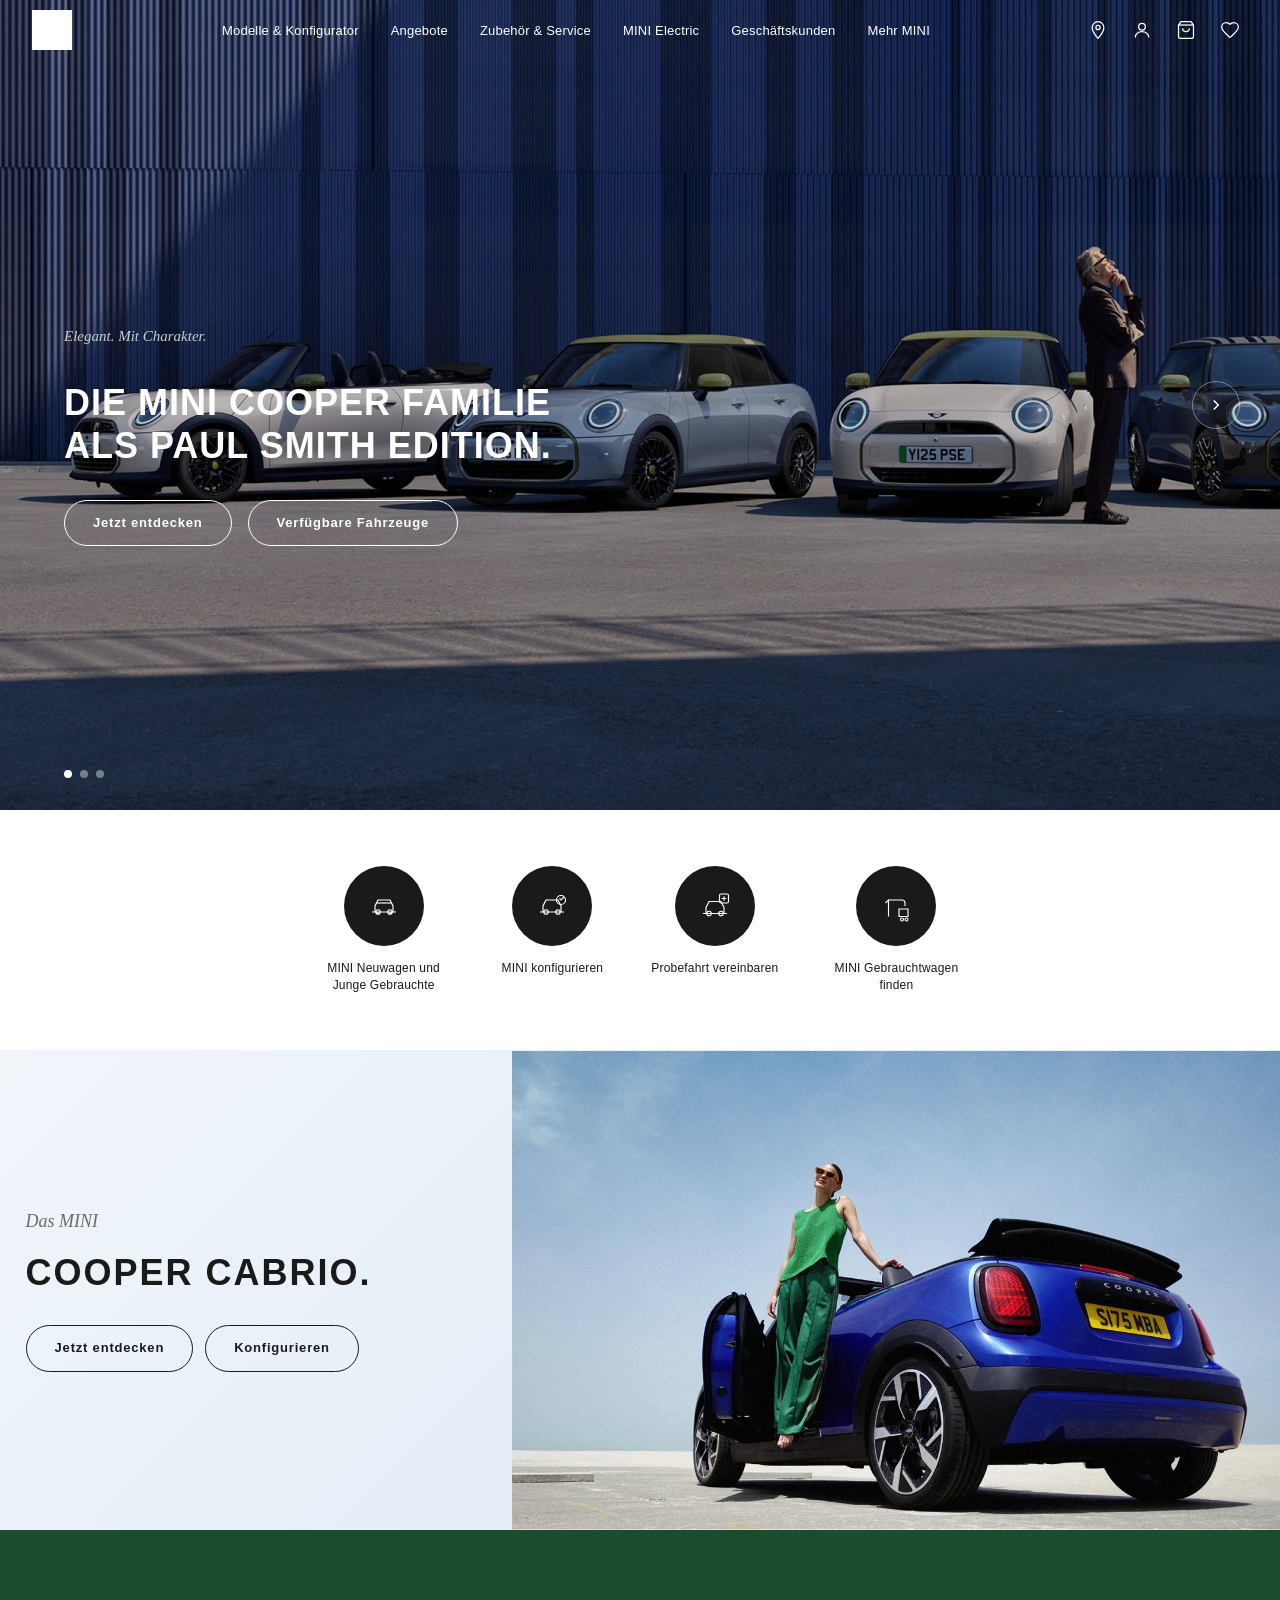
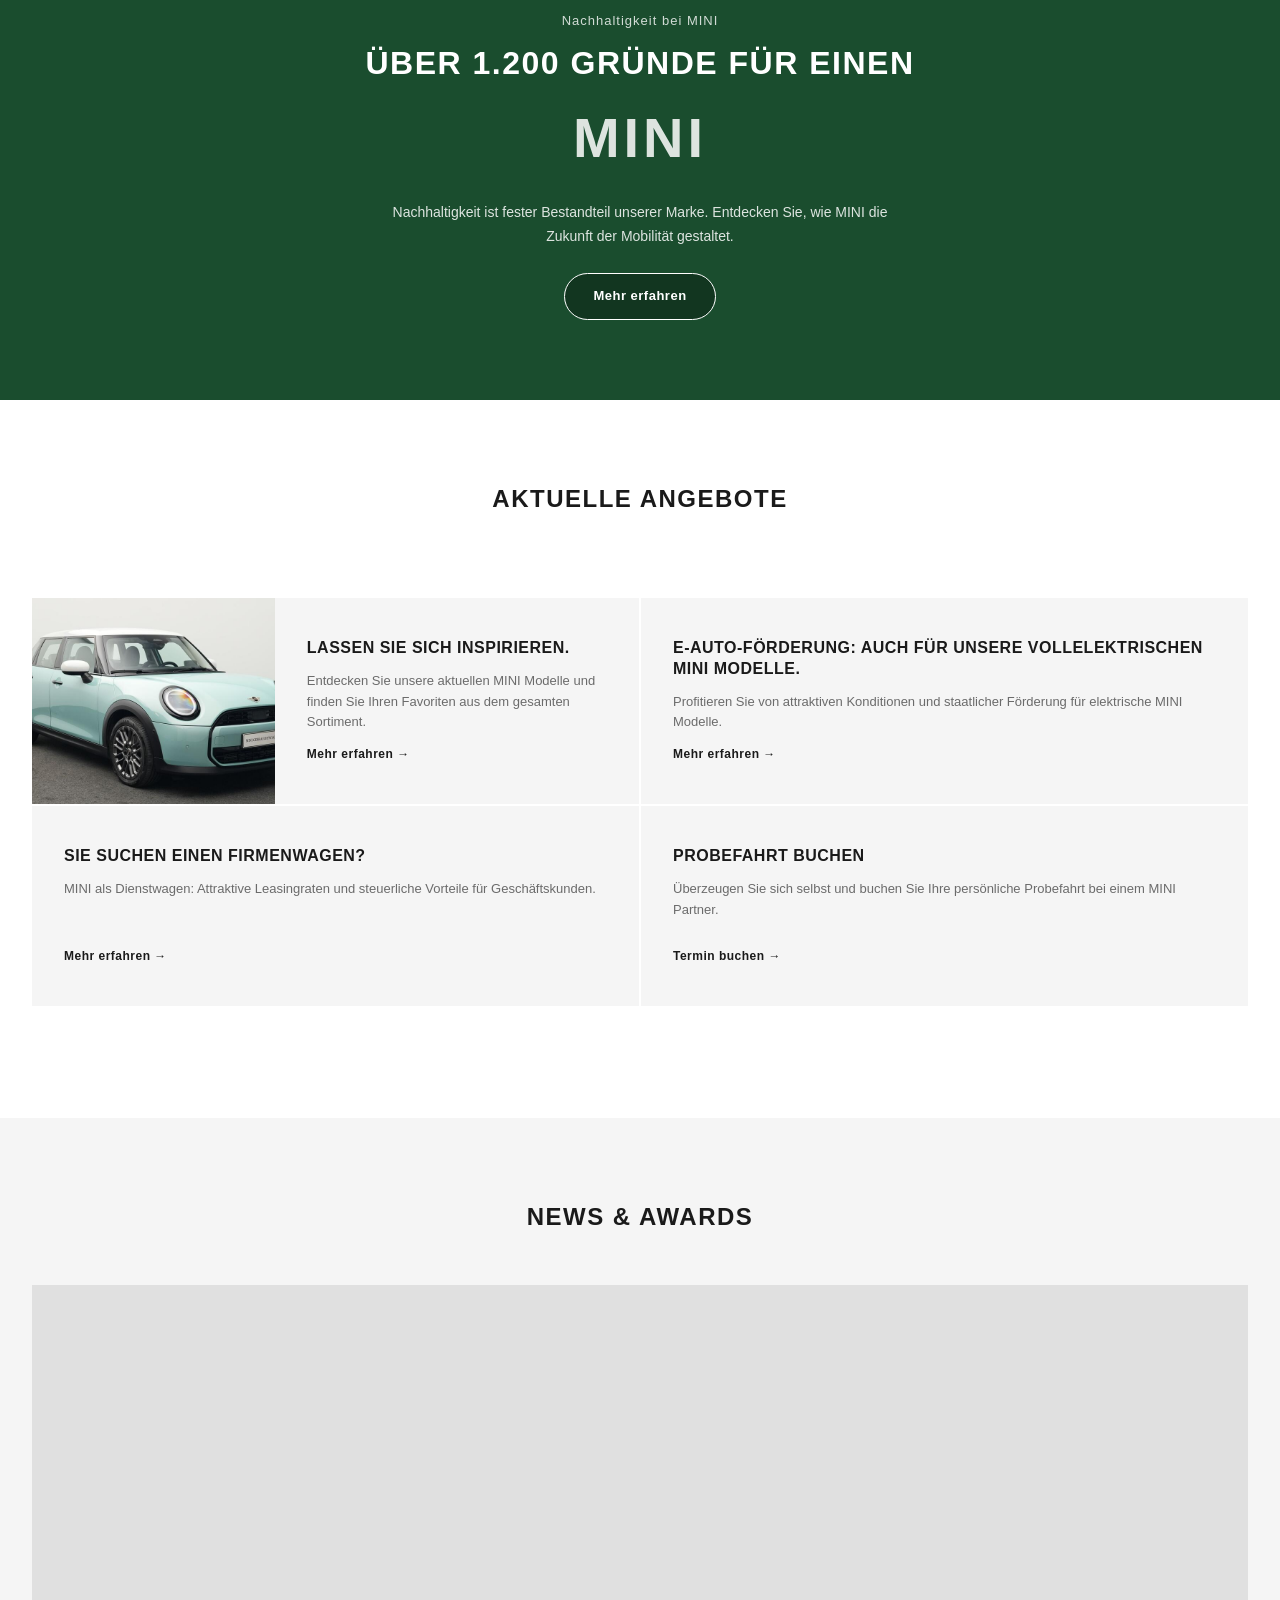
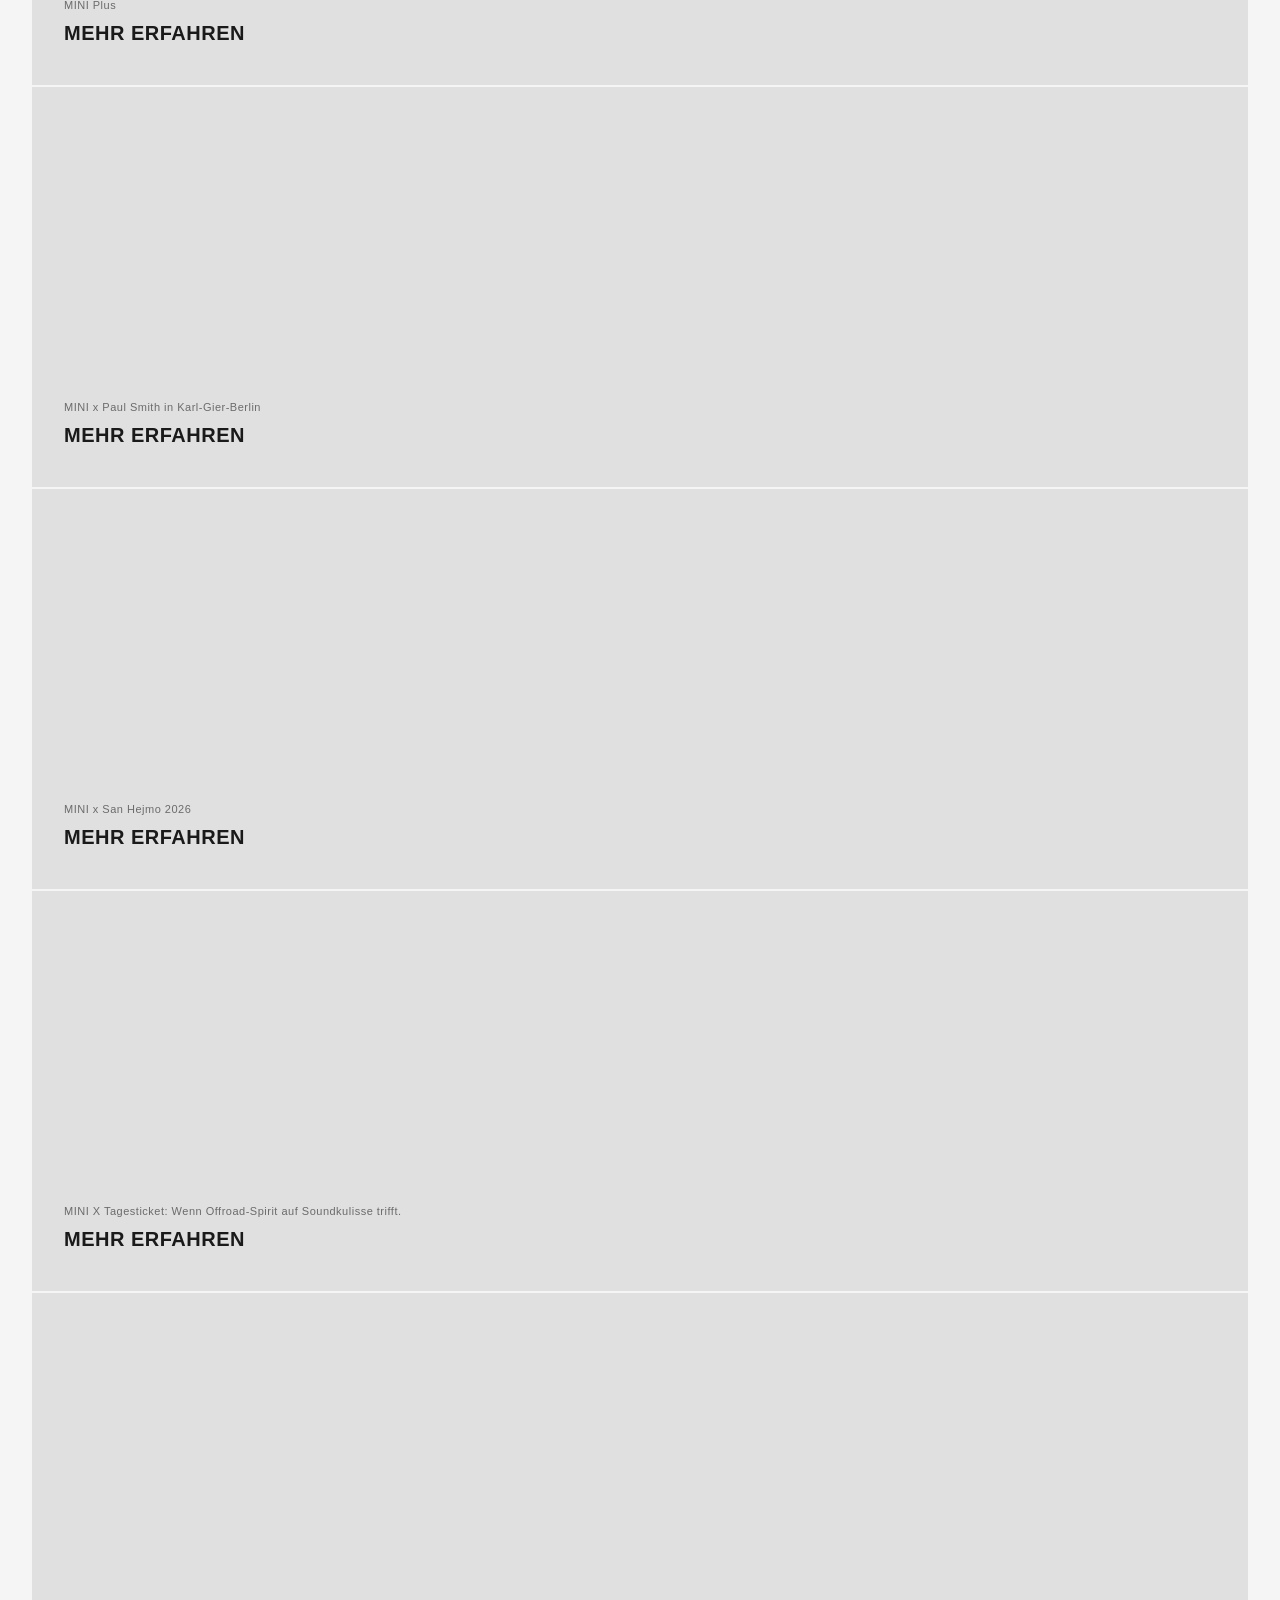
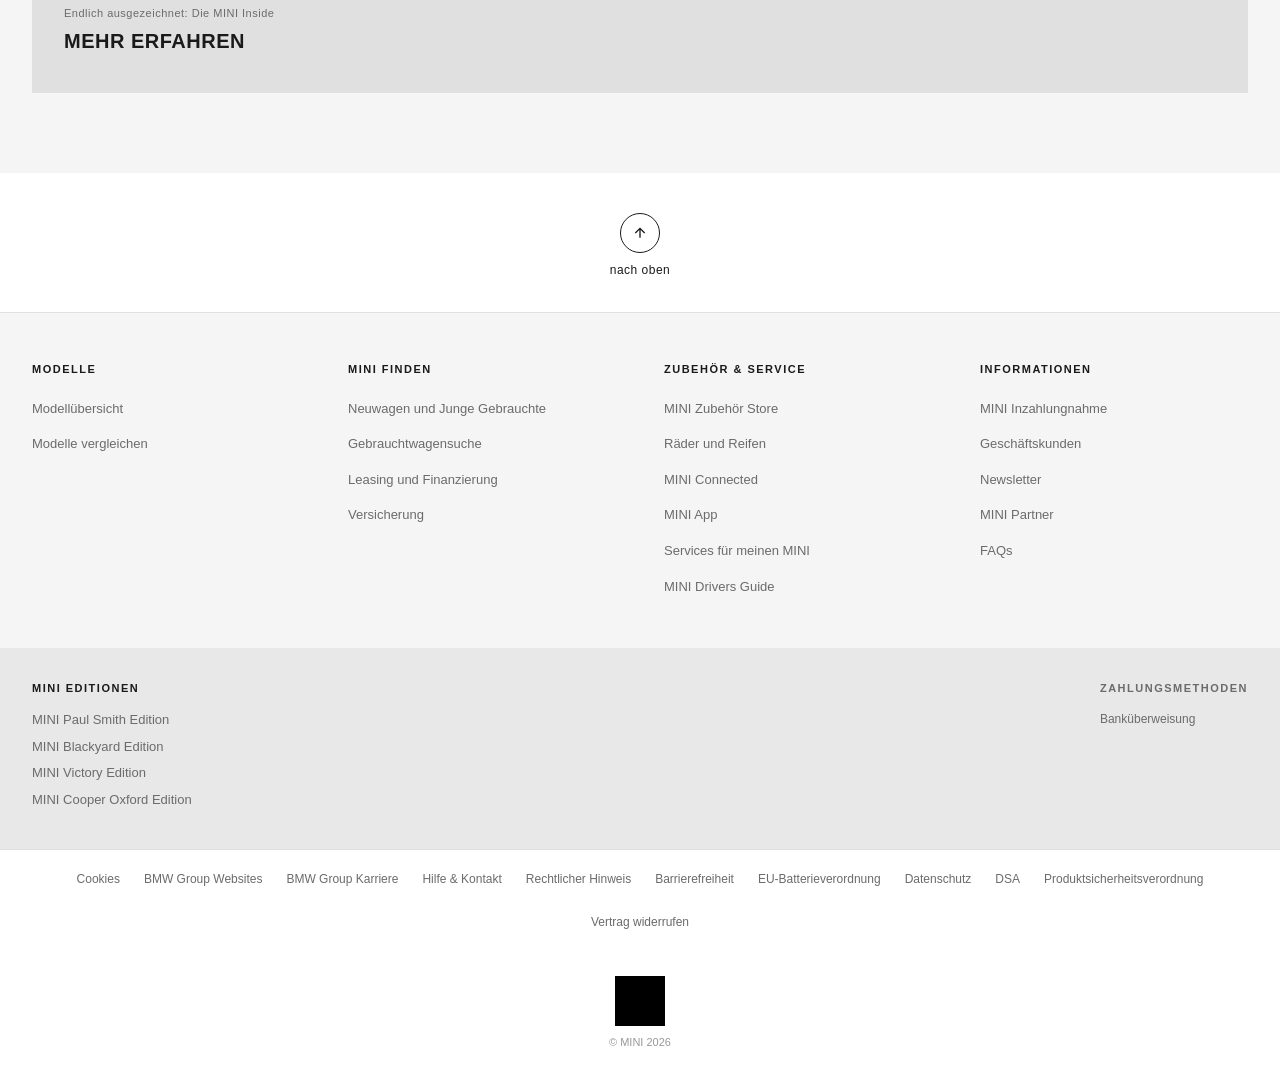
==== index.html @ e1aa849c "fix: use real MINI logo image" ====
<!DOCTYPE html>
<html lang="de">
<head>
  <meta charset="UTF-8">
  <meta name="viewport" content="width=device-width, initial-scale=1.0">
  <title>MINI Deutschland | Offizielle Website</title>
  <link rel="stylesheet" href="css/style.css">
  <script src="https://cdn.c360a.salesforce.com/beacon/c360a/906a82c2-1f12-4fd1-b5c3-c52b784fb770/scripts/c360a.min.js"></script>
</head>
<body>

  <nav class="nav">
    <div class="nav-container">
      <a href="index.html" class="nav-logo">
        <img src="images/mini-wing-logo.jpg" alt="MINI" class="nav-logo-img">
      </a>
      <ul class="nav-links">
        <li><a href="modelle/index.html">Modelle &amp; Konfigurator</a></li>
        <li><a href="modelle/index.html">Angebote</a></li>
        <li><a href="#">Zubeh&#246;r &amp; Service</a></li>
        <li><a href="modelle/cooper-se.html">MINI Electric</a></li>
        <li><a href="#">Gesch&#228;ftskunden</a></li>
        <li><a href="#">Mehr MINI</a></li>
      </ul>
      <div class="nav-icons">
        <a href="#" aria-label="Standort">
          <svg viewBox="0 0 24 24" fill="none" stroke="currentColor" stroke-width="1.5"><path d="M12 2C8.13 2 5 5.13 5 9c0 5.25 7 13 7 13s7-7.75 7-13c0-3.87-3.13-7-7-7z"/><circle cx="12" cy="9" r="2.5"/></svg>
        </a>
        <a href="#" aria-label="Konto">
          <svg viewBox="0 0 24 24" fill="none" stroke="currentColor" stroke-width="1.5"><circle cx="12" cy="8" r="4"/><path d="M4 21v-1c0-3.31 3.58-6 8-6s8 2.69 8 6v1"/></svg>
        </a>
        <a href="#" aria-label="Warenkorb">
          <svg viewBox="0 0 24 24" fill="none" stroke="currentColor" stroke-width="1.5"><path d="M6 2L3 6v14a2 2 0 002 2h14a2 2 0 002-2V6l-3-4z"/><line x1="3" y1="6" x2="21" y2="6"/><path d="M16 10a4 4 0 01-8 0"/></svg>
        </a>
        <a href="#" aria-label="Merkliste">
          <svg viewBox="0 0 24 24" fill="none" stroke="currentColor" stroke-width="1.5"><path d="M12 21l-1.45-1.32C5.4 15.36 2 12.28 2 8.5 2 5.42 4.42 3 7.5 3c1.74 0 3.41.81 4.5 2.09C13.09 3.81 14.76 3 16.5 3 19.58 3 22 5.42 22 8.5c0 3.78-3.4 6.86-8.55 11.18L12 21z"/></svg>
        </a>
      </div>
      <button class="nav-toggle" aria-label="Toggle navigation">
        <span></span>
        <span></span>
        <span></span>
      </button>
    </div>
  </nav>

  <main>
    <!-- Hero Banner -->
    <section class="hero-banner">
      <div class="hero-image">
        <img src="images/hero-family.jpg" alt="Die MINI Cooper Familie als Paul Smith Edition">
      </div>
      <div class="hero-content">
        <p class="hero-subtitle"><em>Elegant. Mit Charakter.</em></p>
        <h1>DIE MINI COOPER FAMILIE ALS PAUL SMITH EDITION.</h1>
        <div class="cta-buttons">
          <a href="modelle/index.html" class="btn btn-outline">Jetzt entdecken</a>
          <a href="modelle/index.html" class="btn btn-outline">Verf&#252;gbare Fahrzeuge</a>
        </div>
      </div>
      <div class="hero-carousel-dots">
        <span class="active"></span>
        <span></span>
        <span></span>
      </div>
      <div class="hero-carousel-arrow">
        <svg viewBox="0 0 24 24" fill="none" stroke-width="2"><path d="M9 18l6-6-6-6"/></svg>
      </div>
    </section>

    <!-- Action Icons Row -->
    <div class="action-icons">
      <a href="modelle/index.html" class="action-icon">
        <div class="action-icon-circle">
          <svg viewBox="0 0 48 48" fill="none" stroke="#ffffff" stroke-width="1.5">
            <path d="M8 32h32M12 32v-8l4-8h16l4 8v8M16 32v2h-2v-2M34 32v2h-2v-2"/>
            <circle cx="16" cy="32" r="3"/>
            <circle cx="32" cy="32" r="3"/>
            <path d="M14 20h20"/>
          </svg>
        </div>
        <span class="action-icon-label">MINI Neuwagen und Junge Gebrauchte</span>
      </a>
      <a href="modelle/index.html" class="action-icon">
        <div class="action-icon-circle">
          <svg viewBox="0 0 48 48" fill="none" stroke="#ffffff" stroke-width="1.5">
            <path d="M8 32h32M12 32v-8l4-8h16l4 8v8"/>
            <circle cx="16" cy="32" r="3"/>
            <circle cx="32" cy="32" r="3"/>
            <circle cx="36" cy="16" r="6"/>
            <path d="M34 14l2 2 4-4"/>
          </svg>
        </div>
        <span class="action-icon-label">MINI konfigurieren</span>
      </a>
      <a href="test-drive.html" class="action-icon">
        <div class="action-icon-circle">
          <svg viewBox="0 0 48 48" fill="none" stroke="#ffffff" stroke-width="1.5">
            <path d="M8 34h32M12 34v-8l4-8h16l4 8v8"/>
            <circle cx="16" cy="34" r="3"/>
            <circle cx="32" cy="34" r="3"/>
            <rect x="30" y="8" width="12" height="12" rx="2"/>
            <path d="M33 14h6M36 11v6"/>
          </svg>
        </div>
        <span class="action-icon-label">Probefahrt vereinbaren</span>
      </a>
      <a href="modelle/index.html" class="action-icon">
        <div class="action-icon-circle">
          <svg viewBox="0 0 48 48" fill="none" stroke="#ffffff" stroke-width="1.5">
            <path d="M14 38V16l-4 4"/>
            <path d="M14 16h18a4 4 0 014 4v4"/>
            <path d="M28 28h12v10H28z"/>
            <circle cx="32" cy="42" r="2"/>
            <circle cx="38" cy="42" r="2"/>
          </svg>
        </div>
        <span class="action-icon-label">MINI Gebrauchtwagen finden</span>
      </a>
    </div>

    <!-- Featured Model Section -->
    <section class="featured-model">
      <div class="featured-model-text">
        <p class="label"><em>Das MINI</em></p>
        <h2>COOPER CABRIO.</h2>
        <div class="featured-buttons">
          <a href="modelle/index.html" class="btn btn-outline">Jetzt entdecken</a>
          <a href="modelle/index.html" class="btn btn-outline">Konfigurieren</a>
        </div>
      </div>
      <div class="featured-model-image">
        <img src="images/hero-cabrio.jpg" alt="MINI Cooper Cabrio">
      </div>
    </section>

    <!-- Green Sustainability Banner -->
    <section class="green-banner">
      <p class="green-banner-eyebrow">Nachhaltigkeit bei MINI</p>
      <h2>&#220;ber 1.200 Gr&#252;nde f&#252;r einen</h2>
      <p class="green-banner-mini">MINI</p>
      <p>Nachhaltigkeit ist fester Bestandteil unserer Marke. Entdecken Sie, wie MINI die Zukunft der Mobilit&#228;t gestaltet.</p>
      <a href="#">Mehr erfahren</a>
    </section>

    <!-- Aktuelle Angebote -->
    <section class="section">
      <h2 class="section-title">Aktuelle Angebote</h2>
      <div class="offers-grid">
        <a href="modelle/index.html" class="offer-card offer-card-with-image">
          <div class="offer-card-image">
            <img src="images/listing-cooper-5door-mint.jpg" alt="MINI Modelle">
          </div>
          <div class="offer-card-text">
            <h3>Lassen Sie sich inspirieren.</h3>
            <p>Entdecken Sie unsere aktuellen MINI Modelle und finden Sie Ihren Favoriten aus dem gesamten Sortiment.</p>
            <span class="offer-link">Mehr erfahren &#8594;</span>
          </div>
        </a>
        <a href="modelle/cooper-se.html" class="offer-card">
          <h3>E-Auto-F&#246;rderung: auch f&#252;r unsere vollelektrischen MINI Modelle.</h3>
          <p>Profitieren Sie von attraktiven Konditionen und staatlicher F&#246;rderung f&#252;r elektrische MINI Modelle.</p>
          <span class="offer-link">Mehr erfahren &rarr;</span>
        </a>
        <a href="modelle/countryman-se.html" class="offer-card">
          <h3>Sie suchen einen Firmenwagen?</h3>
          <p>MINI als Dienstwagen: Attraktive Leasingraten und steuerliche Vorteile f&#252;r Gesch&#228;ftskunden.</p>
          <span class="offer-link">Mehr erfahren &rarr;</span>
        </a>
        <a href="test-drive.html" class="offer-card">
          <h3>Probefahrt buchen</h3>
          <p>&#220;berzeugen Sie sich selbst und buchen Sie Ihre pers&#246;nliche Probefahrt bei einem MINI Partner.</p>
          <span class="offer-link">Termin buchen &rarr;</span>
        </a>
      </div>
    </section>

    <!-- News & Awards -->
    <section class="news-section">
      <h2 class="section-title">News &amp; Awards</h2>
      <div class="news-grid">
        <div class="news-card">
          <div class="news-card-bg" style="background-image: url('images/news-paulsmith.jpg');"></div>
          <div class="news-card-content">
            <span class="news-date">MINI Plus</span>
            <h3>Mehr erfahren</h3>
          </div>
        </div>
        <div class="news-card">
          <div class="news-card-bg" style="background-image: url('images/news-roadshow.jpg');"></div>
          <div class="news-card-content">
            <span class="news-date">MINI x Paul Smith in Karl-Gier-Berlin</span>
            <h3>Mehr erfahren</h3>
          </div>
        </div>
        <div class="news-card">
          <div class="news-card-bg" style="background-image: url('images/news-sanhejmo.jpg');"></div>
          <div class="news-card-content">
            <span class="news-date">MINI x San Hejmo 2026</span>
            <h3>Mehr erfahren</h3>
          </div>
        </div>
        <div class="news-card">
          <div class="news-card-bg"></div>
          <div class="news-card-content">
            <span class="news-date">MINI X Tagesticket: Wenn Offroad-Spirit auf Soundkulisse trifft.</span>
            <h3>Mehr erfahren</h3>
          </div>
        </div>
        <div class="news-card">
          <div class="news-card-bg"></div>
          <div class="news-card-content">
            <span class="news-date">Endlich ausgezeichnet: Die MINI Inside</span>
            <h3>Mehr erfahren</h3>
          </div>
        </div>
      </div>
    </section>
  </main>

  <div class="back-to-top">
    <a href="#top">
      <span><svg viewBox="0 0 24 24"><path d="M12 19V5M5 12l7-7 7 7"/></svg></span>
      nach oben
    </a>
  </div>

  <footer class="footer">
    <div class="footer-main">
      <div class="footer-main-inner">
        <div class="footer-column">
          <h4>Modelle</h4>
          <ul>
            <li><a href="modelle/index.html">Modell&#252;bersicht</a></li>
            <li><a href="modelle/index.html">Modelle vergleichen</a></li>
          </ul>
        </div>
        <div class="footer-column">
          <h4>MINI Finden</h4>
          <ul>
            <li><a href="modelle/index.html">Neuwagen und Junge Gebrauchte</a></li>
            <li><a href="#">Gebrauchtwagensuche</a></li>
            <li><a href="#">Leasing und Finanzierung</a></li>
            <li><a href="#">Versicherung</a></li>
          </ul>
        </div>
        <div class="footer-column">
          <h4>Zubeh&#246;r &amp; Service</h4>
          <ul>
            <li><a href="#">MINI Zubeh&#246;r Store</a></li>
            <li><a href="#">R&#228;der und Reifen</a></li>
            <li><a href="#">MINI Connected</a></li>
            <li><a href="#">MINI App</a></li>
            <li><a href="#">Services f&#252;r meinen MINI</a></li>
            <li><a href="#">MINI Drivers Guide</a></li>
          </ul>
        </div>
        <div class="footer-column">
          <h4>Informationen</h4>
          <ul>
            <li><a href="#">MINI Inzahlungnahme</a></li>
            <li><a href="#">Gesch&#228;ftskunden</a></li>
            <li><a href="#">Newsletter</a></li>
            <li><a href="#">MINI Partner</a></li>
            <li><a href="#">FAQs</a></li>
          </ul>
        </div>
      </div>
    </div>
    <div class="footer-editions">
      <div class="footer-editions-inner">
        <div>
          <h4>MINI Editionen</h4>
          <ul>
            <li>MINI Paul Smith Edition</li>
            <li>MINI Blackyard Edition</li>
            <li>MINI Victory Edition</li>
            <li>MINI Cooper Oxford Edition</li>
          </ul>
        </div>
        <div class="payment-methods">
          <h4>Zahlungsmethoden</h4>
          <p>Bank&#252;berweisung</p>
        </div>
      </div>
    </div>
    <div class="footer-legal">
      <div class="footer-legal-inner">
        <a href="#">Cookies</a>
        <a href="#">BMW Group Websites</a>
        <a href="#">BMW Group Karriere</a>
        <a href="#">Hilfe &amp; Kontakt</a>
        <a href="#">Rechtlicher Hinweis</a>
        <a href="#">Barrierefreiheit</a>
        <a href="#">EU-Batterieverordnung</a>
        <a href="#">Datenschutz</a>
        <a href="#">DSA</a>
        <a href="#">Produktsicherheitsverordnung</a>
        <a href="#">Vertrag widerrufen</a>
      </div>
    </div>
    <div class="footer-copyright">
      <img src="images/mini-wing-logo.jpg" alt="MINI" class="footer-logo-img">
      <p>&copy; MINI 2026</p>
    </div>
  </footer>

  <script>
    // Nav scroll: transparent -> white on scroll past hero
    (function() {
      var nav = document.querySelector('.nav');
      if (!nav) return;
      window.addEventListener('scroll', function() {
        if (window.scrollY > 80) {
          nav.classList.add('nav-scrolled');
        } else {
          nav.classList.remove('nav-scrolled');
        }
      });
    })();
  </script>
  <script src="js/sitemap-config.js"></script>
  <script src="js/main.js"></script>
</body>
</html>
---- css/style.css ----
/* MINI Demo Site - Pixel-Perfect mini.de Redesign */
:root {
  --color-bg: #ffffff;
  --color-bg-secondary: #f5f5f5;
  --color-bg-card: #ffffff;
  --color-bg-dark: #0a0a0a;
  --color-text: #1a1a1a;
  --color-text-muted: #6b6b6b;
  --color-text-light: #999999;
  --color-accent: #1a1a1a;
  --color-accent-hover: #333333;
  --color-green: #00873c;
  --color-green-dark: #1a4d2e;
  --color-green-light: #e6f4ed;
  --color-electric: #00873c;
  --color-blue: #0066b1;
  --color-blue-light: #e8f4fd;
  --color-border: #e0e0e0;
  --color-border-dark: #cccccc;
  --font-primary: -apple-system, BlinkMacSystemFont, "Segoe UI", "Helvetica Neue", Arial, sans-serif;
  --spacing-xs: 0.5rem;
  --spacing-sm: 1rem;
  --spacing-md: 2rem;
  --spacing-lg: 3rem;
  --spacing-xl: 5rem;
  --max-width: 1440px;
  --border-radius: 0px;
  --nav-height: 60px;
}

* {
  margin: 0;
  padding: 0;
  box-sizing: border-box;
}

body {
  font-family: var(--font-primary);
  background-color: var(--color-bg);
  color: var(--color-text);
  line-height: 1.6;
  min-height: 100vh;
  -webkit-font-smoothing: antialiased;
  -moz-osx-font-smoothing: grayscale;
}

a {
  color: var(--color-text);
  text-decoration: none;
  transition: color 0.2s ease;
}

a:hover {
  color: var(--color-text-muted);
}

img {
  max-width: 100%;
  height: auto;
}

/* ==============================
   NAVIGATION
   ============================== */
.nav {
  position: fixed;
  top: 0;
  left: 0;
  right: 0;
  z-index: 1000;
  background-color: transparent;
  border-bottom: none;
  transition: background-color 0.3s ease;
}

.nav.nav-scrolled {
  background-color: #ffffff;
  border-bottom: 1px solid var(--color-border);
}

.nav-container {
  max-width: var(--max-width);
  margin: 0 auto;
  padding: 0 var(--spacing-md);
  display: flex;
  align-items: center;
  justify-content: space-between;
  height: var(--nav-height);
}

.nav-logo {
  display: flex;
  align-items: center;
  flex-shrink: 0;
}

.nav-logo svg {
  width: 60px;
  height: 28px;
}

.nav-logo-img {
  height: 40px;
  width: auto;
  object-fit: contain;
  filter: brightness(0) invert(1); /* Makes it white for dark nav */
}

.nav-scrolled .nav-logo-img {
  filter: brightness(0); /* Makes it black for light nav */
}

.nav-links {
  display: flex;
  list-style: none;
  gap: 32px;
  align-items: center;
  margin: 0 auto;
}

.nav-links a {
  font-size: 13px;
  font-weight: 500;
  letter-spacing: 0.2px;
  padding: 4px 0;
  border-bottom: 2px solid transparent;
  transition: border-color 0.2s ease, color 0.2s ease;
  color: #ffffff;
  white-space: nowrap;
}

.nav-scrolled .nav-links a {
  color: var(--color-text);
}

.nav-links a:hover,
.nav-links a.active {
  color: #ffffff;
  border-bottom-color: #ffffff;
}

.nav-scrolled .nav-links a:hover,
.nav-scrolled .nav-links a.active {
  color: var(--color-text);
  border-bottom-color: var(--color-text);
}

.nav-icons {
  display: flex;
  gap: 8px;
  align-items: center;
  flex-shrink: 0;
}

.nav-icons a {
  display: flex;
  align-items: center;
  justify-content: center;
  width: 36px;
  height: 36px;
  border-radius: 50%;
  transition: background-color 0.2s ease;
  color: #ffffff;
}

.nav-scrolled .nav-icons a {
  color: var(--color-text);
}

.nav-icons a:hover {
  background-color: rgba(255,255,255,0.15);
}

.nav-scrolled .nav-icons a:hover {
  background-color: var(--color-bg-secondary);
}

.nav-icons svg {
  width: 20px;
  height: 20px;
  stroke: currentColor;
}

.nav-logo svg text,
.nav-logo svg ellipse,
.nav-logo svg line,
.nav-logo svg circle {
  stroke: #ffffff;
  fill: none;
}

.nav-logo svg text {
  fill: #ffffff;
  stroke: none;
}

.nav-scrolled .nav-logo svg text,
.nav-scrolled .nav-logo svg ellipse,
.nav-scrolled .nav-logo svg line,
.nav-scrolled .nav-logo svg circle {
  stroke: #1a1a1a;
}

.nav-scrolled .nav-logo svg text {
  fill: #1a1a1a;
  stroke: none;
}

.nav-toggle {
  display: none;
  flex-direction: column;
  gap: 5px;
  cursor: pointer;
  background: none;
  border: none;
  padding: var(--spacing-xs);
}

.nav-toggle span {
  width: 22px;
  height: 2px;
  background: #ffffff;
  transition: transform 0.3s ease;
}

.nav-scrolled .nav-toggle span {
  background: var(--color-text);
}

/* Main content - NO offset since nav is transparent over hero */
main {
  padding-top: 0;
}

/* ==============================
   HERO BANNER
   ============================== */
.hero-banner {
  position: relative;
  min-height: 90vh;
  display: flex;
  align-items: center;
  justify-content: flex-start;
  text-align: left;
  background: #0a0a0a;
  overflow: hidden;
}

.hero-content {
  position: relative;
  z-index: 1;
  max-width: 650px;
  padding: var(--spacing-xl) 5%;
  padding-top: calc(var(--nav-height) + var(--spacing-xl));
}

.hero-subtitle {
  font-size: 18px;
  font-weight: 400;
  color: #ffffff;
  margin-bottom: 12px;
  font-style: italic;
  font-family: Georgia, "Times New Roman", serif;
}

.hero-subtitle em {
  font-style: italic;
}

.hero-content h1 {
  font-size: 36px;
  font-weight: 700;
  letter-spacing: 1px;
  text-transform: uppercase;
  margin-bottom: var(--spacing-md);
  color: #ffffff;
  line-height: 1.2;
}

.hero-content p {
  font-size: 15px;
  color: #cccccc;
  margin-bottom: var(--spacing-md);
  max-width: 500px;
  line-height: 1.7;
}

.hero-image {
  position: absolute;
  inset: 0;
  width: 100%;
  height: 100%;
}

.hero-image img {
  width: 100%;
  height: 100%;
  object-fit: cover;
  display: block;
  opacity: 0.85;
}

.hero-carousel-dots {
  position: absolute;
  bottom: 32px;
  left: 5%;
  display: flex;
  gap: 8px;
  z-index: 2;
}

.hero-carousel-dots span {
  width: 8px;
  height: 8px;
  border-radius: 50%;
  background: rgba(255,255,255,0.4);
  cursor: pointer;
}

.hero-carousel-dots span.active {
  background: #ffffff;
}

.hero-carousel-arrow {
  position: absolute;
  right: 40px;
  top: 50%;
  transform: translateY(-50%);
  width: 48px;
  height: 48px;
  border-radius: 50%;
  border: 1.5px solid rgba(255,255,255,0.4);
  display: flex;
  align-items: center;
  justify-content: center;
  cursor: pointer;
  transition: border-color 0.2s ease;
  z-index: 2;
}

.hero-carousel-arrow:hover {
  border-color: rgba(255,255,255,0.8);
}

.hero-carousel-arrow svg {
  width: 18px;
  height: 18px;
  stroke: #ffffff;
}

/* ==============================
   BUTTONS
   ============================== */
.btn {
  display: inline-block;
  padding: 12px 28px;
  font-size: 13px;
  font-weight: 600;
  letter-spacing: 0.8px;
  border: none;
  border-radius: 50px;
  cursor: pointer;
  transition: all 0.2s ease;
  text-align: center;
  font-family: var(--font-primary);
}

.btn-primary {
  background-color: #ffffff;
  color: #1a1a1a;
}

.btn-primary:hover {
  background-color: #e8e8e8;
  color: #1a1a1a;
}

/* On light backgrounds */
.section .btn-primary,
.cta-section .btn-primary,
.form-submit .btn-primary,
.model-detail-actions .btn-primary,
.featured-model .btn-primary {
  background-color: #1a1a1a;
  color: #ffffff;
}

.section .btn-primary:hover,
.cta-section .btn-primary:hover,
.form-submit .btn-primary:hover,
.model-detail-actions .btn-primary:hover,
.featured-model .btn-primary:hover {
  background-color: #333333;
  color: #ffffff;
}

.btn-outline {
  background-color: transparent;
  color: #ffffff;
  border: 1.5px solid #ffffff;
}

.btn-outline:hover {
  background-color: #ffffff;
  color: #1a1a1a;
}

.section .btn-outline,
.cta-section .btn-outline,
.model-detail-actions .btn-outline,
.featured-model .btn-outline {
  color: #1a1a1a;
  border-color: #1a1a1a;
}

.section .btn-outline:hover,
.cta-section .btn-outline:hover,
.model-detail-actions .btn-outline:hover,
.featured-model .btn-outline:hover {
  background-color: #1a1a1a;
  color: #ffffff;
}

/* ==============================
   SECTIONS
   ============================== */
.section {
  padding: var(--spacing-xl) var(--spacing-md);
  max-width: var(--max-width);
  margin: 0 auto;
}

.section-title {
  font-size: 24px;
  font-weight: 700;
  text-transform: uppercase;
  letter-spacing: 1.5px;
  margin-bottom: var(--spacing-lg);
  text-align: center;
  color: var(--color-text);
}

/* ==============================
   MODEL CIRCLES ROW (homepage - legacy)
   ============================== */
.model-circles {
  display: flex;
  justify-content: center;
  gap: 48px;
  padding: 48px var(--spacing-md);
  max-width: var(--max-width);
  margin: 0 auto;
  flex-wrap: wrap;
  border-bottom: 1px solid var(--color-border);
  background: #ffffff;
}

.model-circle {
  display: flex;
  flex-direction: column;
  align-items: center;
  gap: 10px;
  text-decoration: none;
  color: var(--color-text);
  transition: opacity 0.2s ease;
}

.model-circle:hover {
  opacity: 0.7;
}

.model-circle-icon {
  width: 48px;
  height: 48px;
  border-radius: 50%;
  background-color: #1a1a1a;
  display: flex;
  align-items: center;
  justify-content: center;
  transition: transform 0.2s ease;
  overflow: hidden;
}

.model-circle:hover .model-circle-icon {
  transform: scale(1.05);
}

.model-circle-icon svg {
  width: 40px;
  height: 22px;
}

.model-circle-icon img {
  width: 100%;
  height: 100%;
  object-fit: cover;
  border-radius: 50%;
  opacity: 0.3;
  filter: brightness(0.6);
}

.model-circle-label {
  font-size: 11px;
  font-weight: 500;
  text-align: center;
  max-width: 90px;
  line-height: 1.3;
  letter-spacing: 0.2px;
  color: var(--color-text);
}

/* ==============================
   ACTION ICONS ROW (homepage)
   ============================== */
.action-icons {
  display: flex;
  justify-content: center;
  gap: 48px;
  padding: 56px var(--spacing-md);
  max-width: var(--max-width);
  margin: 0 auto;
  flex-wrap: wrap;
  background: #ffffff;
}

.action-icon {
  display: flex;
  flex-direction: column;
  align-items: center;
  gap: 14px;
  text-decoration: none;
  color: var(--color-text);
  transition: opacity 0.2s ease;
  max-width: 140px;
}

.action-icon:hover {
  opacity: 0.75;
}

.action-icon-circle {
  width: 80px;
  height: 80px;
  border-radius: 50%;
  background-color: #1a1a1a;
  display: flex;
  align-items: center;
  justify-content: center;
  transition: transform 0.2s ease;
}

.action-icon:hover .action-icon-circle {
  transform: scale(1.05);
}

.action-icon-circle svg {
  width: 36px;
  height: 36px;
}

.action-icon-label {
  font-size: 12px;
  font-weight: 500;
  text-align: center;
  line-height: 1.4;
  letter-spacing: 0.2px;
  color: var(--color-text);
}

/* ==============================
   FEATURED MODEL SECTION
   ============================== */
.featured-model {
  display: grid;
  grid-template-columns: 1fr 1.5fr;
  align-items: center;
  min-height: 480px;
  background: linear-gradient(135deg, #f0f5fa 0%, #e8f0f8 40%, #dce8f2 100%);
  overflow: hidden;
}

.featured-model-text {
  padding: 60px 5%;
  text-align: left;
}

.featured-model .label {
  font-size: 18px;
  color: var(--color-text-muted);
  margin-bottom: 8px;
  font-style: italic;
  font-family: Georgia, "Times New Roman", serif;
}

.featured-model .label em {
  font-style: italic;
}

.featured-model h2 {
  font-size: 36px;
  font-weight: 700;
  text-transform: uppercase;
  letter-spacing: 2px;
  margin-bottom: 24px;
}

.featured-model .featured-buttons {
  display: flex;
  gap: 12px;
  justify-content: flex-start;
}

.featured-model-image {
  width: 100%;
  height: 100%;
  min-height: 400px;
  display: flex;
  align-items: center;
  justify-content: center;
  overflow: hidden;
}

.featured-model-image svg {
  width: 100%;
  height: 100%;
}

.featured-model-image img {
  width: 100%;
  height: 100%;
  object-fit: cover;
}

/* ==============================
   MODEL SELECTION GRID
   ============================== */
.model-selection-grid {
  display: grid;
  grid-template-columns: repeat(3, 1fr);
  gap: var(--spacing-md);
  padding: var(--spacing-md) 0;
}

.model-card {
  background-color: var(--color-bg-card);
  border: 1px solid var(--color-border);
  overflow: hidden;
  transition: transform 0.3s ease, box-shadow 0.3s ease;
  display: flex;
  flex-direction: column;
}

.model-card:hover {
  transform: translateY(-3px);
  box-shadow: 0 12px 32px rgba(0, 0, 0, 0.08);
}

.model-card-image {
  width: 100%;
  height: 200px;
  display: flex;
  align-items: center;
  justify-content: center;
  position: relative;
  background-color: #fafafa;
  padding: var(--spacing-sm);
  overflow: hidden;
}

.model-card-image svg {
  width: 100%;
  height: 100%;
}

.model-card-image img {
  width: 100%;
  height: 100%;
  object-fit: contain;
}

.model-card-badge {
  position: absolute;
  top: var(--spacing-sm);
  left: var(--spacing-sm);
  padding: 4px 10px;
  font-size: 11px;
  font-weight: 600;
  letter-spacing: 0.3px;
}

.badge-electric {
  background-color: var(--color-green-light);
  color: var(--color-green);
  border-radius: 2px;
}

.badge-combustion {
  background-color: #f5f5f5;
  color: var(--color-text-muted);
  border-radius: 2px;
}

.badge-mini-next {
  background-color: #1a1a1a;
  color: #ffffff;
  border-radius: 2px;
  padding: 4px 10px;
  font-size: 11px;
  font-weight: 600;
  letter-spacing: 0.3px;
  position: absolute;
  top: var(--spacing-sm);
  right: var(--spacing-sm);
}

.model-card-delivery {
  display: flex;
  justify-content: space-between;
  align-items: center;
  padding: 10px 16px;
  font-size: 11px;
  color: var(--color-text-muted);
  border-bottom: 1px solid var(--color-border);
}

.model-card-delivery .heart-icon {
  cursor: pointer;
}

.model-card-content {
  padding: 16px 20px 20px;
  flex: 1;
  display: flex;
  flex-direction: column;
}

.model-card-content h3 {
  font-size: 14px;
  font-weight: 700;
  margin-bottom: 4px;
  text-transform: uppercase;
  letter-spacing: 0.3px;
}

.model-card-content .trim {
  font-size: 12px;
  color: var(--color-text-muted);
  margin-bottom: 12px;
}

.model-card-content .badge-promo {
  display: inline-block;
  background-color: var(--color-green-light);
  color: var(--color-green);
  padding: 3px 8px;
  font-size: 10px;
  font-weight: 600;
  border-radius: 2px;
  margin-bottom: 12px;
}

.model-card-content .price {
  font-size: 14px;
  font-weight: 700;
  color: var(--color-text);
  margin-bottom: 2px;
}

.model-card-content .price-total {
  font-size: 12px;
  color: var(--color-text-muted);
  margin-bottom: 4px;
}

.model-card-content .price-leasing-note {
  font-size: 10px;
  color: var(--color-text-light);
  margin-bottom: 12px;
  line-height: 1.4;
}

.model-card-content .drivetrain {
  font-size: 12px;
  color: var(--color-text-muted);
  text-transform: uppercase;
  letter-spacing: 0.5px;
}

.model-card-specs {
  display: flex;
  gap: 16px;
  padding-top: 12px;
  border-top: 1px solid var(--color-border);
  margin-top: auto;
  font-size: 11px;
  color: var(--color-text-muted);
}

.model-card-specs span {
  display: flex;
  align-items: center;
  gap: 4px;
}

.model-card-specs-secondary {
  display: flex;
  gap: 16px;
  padding-top: 8px;
  font-size: 11px;
  color: var(--color-text-light);
}

.model-card-details {
  padding-top: 8px;
  font-size: 11px;
  color: var(--color-text-light);
  line-height: 1.6;
}

.model-card-provider {
  padding-top: 8px;
  font-size: 11px;
  color: var(--color-text-muted);
}

.model-card-button {
  display: block;
  text-align: center;
  padding: 14px;
  font-size: 12px;
  font-weight: 600;
  text-transform: uppercase;
  letter-spacing: 1px;
  border-top: 1px solid var(--color-border);
  color: var(--color-text);
  transition: background-color 0.2s ease;
}

.model-card:hover .model-card-button {
  background-color: var(--color-bg-secondary);
}

/* ==============================
   GREEN BANNER
   ============================== */
.green-banner {
  background-color: var(--color-green-dark);
  color: #ffffff;
  padding: 80px var(--spacing-md);
  text-align: center;
}

.green-banner .green-banner-eyebrow {
  font-size: 13px;
  letter-spacing: 1px;
  opacity: 0.8;
  margin-bottom: 12px;
}

.green-banner h2 {
  font-size: 32px;
  font-weight: 700;
  text-transform: uppercase;
  letter-spacing: 1.5px;
  margin-bottom: 8px;
  line-height: 1.2;
}

.green-banner .green-banner-mini {
  font-size: 56px;
  font-weight: 700;
  letter-spacing: 4px;
  margin-bottom: 16px;
}

.green-banner p {
  font-size: 14px;
  opacity: 0.85;
  max-width: 500px;
  margin: 0 auto 24px;
  line-height: 1.7;
}

.green-banner a {
  display: inline-block;
  color: #ffffff;
  font-size: 13px;
  font-weight: 600;
  letter-spacing: 0.5px;
  background-color: rgba(0,0,0,0.3);
  border: 1.5px solid #ffffff;
  border-radius: 50px;
  padding: 12px 28px;
  transition: background-color 0.2s ease;
}

.green-banner a:hover {
  color: #ffffff;
  background-color: rgba(0,0,0,0.5);
}

/* ==============================
   OFFERS GRID
   ============================== */
.offers-grid {
  display: grid;
  grid-template-columns: repeat(2, 1fr);
  gap: 2px;
  padding: var(--spacing-md) 0;
}

.offer-card {
  background-color: var(--color-bg-secondary);
  padding: 40px 32px;
  display: flex;
  flex-direction: column;
  gap: 12px;
  transition: background-color 0.2s ease;
  min-height: 200px;
}

.offer-card:hover {
  background-color: #ebebeb;
}

.offer-card h3 {
  font-size: 16px;
  font-weight: 700;
  text-transform: uppercase;
  letter-spacing: 0.5px;
  line-height: 1.3;
}

.offer-card p {
  font-size: 13px;
  color: var(--color-text-muted);
  line-height: 1.6;
}

.offer-card .offer-link {
  font-size: 12px;
  font-weight: 600;
  letter-spacing: 0.5px;
  color: var(--color-text);
  margin-top: auto;
}

.offer-card-with-image {
  flex-direction: row;
  padding: 0;
  gap: 0;
}

.offer-card-with-image .offer-card-image {
  width: 40%;
  min-height: 100%;
  flex-shrink: 0;
  overflow: hidden;
}

.offer-card-with-image .offer-card-image img {
  width: 100%;
  height: 100%;
  object-fit: cover;
}

.offer-card-with-image .offer-card-text {
  padding: 40px 32px;
  display: flex;
  flex-direction: column;
  gap: 12px;
}

/* ==============================
   NEWS SECTION
   ============================== */
.news-section {
  background-color: var(--color-bg-secondary);
  padding: var(--spacing-xl) 0;
}

.news-section .section-title {
  padding: 0 var(--spacing-md);
}

.news-grid {
  display: flex;
  flex-direction: column;
  gap: 2px;
  max-width: var(--max-width);
  margin: 0 auto;
  padding: 0 var(--spacing-md);
}

.news-card {
  position: relative;
  height: 400px;
  overflow: hidden;
  display: flex;
  align-items: flex-end;
  background-color: #e0e0e0;
}

.news-card-bg {
  position: absolute;
  inset: 0;
  background-size: cover;
  background-position: center;
  opacity: 0;
}

.news-card-content {
  position: relative;
  z-index: 1;
  padding: 32px;
  background: none;
  width: 100%;
  color: #1a1a1a;
}

.news-card-content .news-date {
  font-size: 11px;
  color: var(--color-text-muted);
  margin-bottom: 8px;
  letter-spacing: 0.5px;
}

.news-card-content h3 {
  font-size: 20px;
  font-weight: 700;
  margin-bottom: 4px;
  text-transform: uppercase;
  letter-spacing: 0.5px;
  color: #1a1a1a;
}

.news-card-content p {
  font-size: 13px;
  color: var(--color-text-muted);
}

/* ==============================
   MODEL DETAIL PAGE
   ============================== */
.model-detail-breadcrumb {
  display: flex;
  justify-content: space-between;
  align-items: center;
  padding: 16px var(--spacing-md);
  max-width: var(--max-width);
  margin: 0 auto;
  font-size: 13px;
}

.model-detail-breadcrumb a {
  color: var(--color-text-muted);
  display: flex;
  align-items: center;
  gap: 6px;
}

.model-detail-breadcrumb a:hover {
  color: var(--color-text);
}

.model-hero {
  display: grid;
  grid-template-columns: 1fr 380px;
  gap: 0;
  max-width: var(--max-width);
  margin: 0 auto;
  min-height: 500px;
}

.model-hero-image {
  background-color: #f8f8f8;
  display: flex;
  flex-direction: column;
  align-items: center;
  justify-content: center;
  padding: 40px;
  position: relative;
}

.model-hero-image .main-image {
  width: 100%;
  max-width: 600px;
}

.model-hero-image .main-image svg {
  width: 100%;
  height: auto;
}

.model-hero-image .main-image img {
  width: 100%;
  height: auto;
  object-fit: contain;
}

.model-hero-image .thumbnail-strip {
  display: flex;
  gap: 8px;
  margin-top: 20px;
}

.model-hero-image .thumbnail-strip .thumb {
  width: 60px;
  height: 45px;
  background: #e8e8e8;
  border: 1px solid var(--color-border);
  display: flex;
  align-items: center;
  justify-content: center;
  overflow: hidden;
}

.model-hero-image .thumbnail-strip .thumb.active {
  border-color: var(--color-text);
}

.model-hero-image .thumbnail-strip .thumb img {
  width: 100%;
  height: 100%;
  object-fit: cover;
}

.model-hero-panel {
  padding: 40px 32px;
  border-left: 1px solid var(--color-border);
  display: flex;
  flex-direction: column;
  gap: 16px;
}

.model-hero-panel .badge-label {
  display: inline-block;
  background-color: #1a1a1a;
  color: #ffffff;
  padding: 4px 12px;
  font-size: 11px;
  font-weight: 600;
  text-transform: uppercase;
  letter-spacing: 0.5px;
  align-self: flex-start;
}

.model-hero-panel .badge-electric-label {
  display: inline-block;
  background-color: var(--color-green-light);
  color: var(--color-green);
  padding: 4px 12px;
  font-size: 11px;
  font-weight: 600;
  letter-spacing: 0.3px;
  align-self: flex-start;
}

.model-hero-panel h1 {
  font-size: 18px;
  font-weight: 700;
  text-transform: uppercase;
  letter-spacing: 0.5px;
  color: var(--color-text);
  line-height: 1.3;
}

.model-hero-panel .subtitle {
  font-size: 13px;
  color: var(--color-text-muted);
}

.model-hero-panel .price-monthly {
  font-size: 28px;
  font-weight: 700;
  margin-top: 8px;
}

.model-hero-panel .price-total {
  font-size: 14px;
  color: var(--color-text-muted);
}

.model-hero-panel .panel-actions {
  display: flex;
  flex-direction: column;
  gap: 12px;
  margin-top: 16px;
}

.model-hero-panel .panel-actions .btn {
  width: 100%;
  text-align: center;
}

.model-hero-panel .panel-links {
  display: flex;
  flex-direction: column;
  gap: 10px;
  margin-top: 8px;
  padding-top: 16px;
  border-top: 1px solid var(--color-border);
}

.model-hero-panel .panel-links a {
  font-size: 13px;
  color: var(--color-blue);
  display: flex;
  align-items: center;
  gap: 8px;
}

/* Legacy model hero (centered layout fallback) */
.model-hero-centered {
  text-align: center;
  padding: var(--spacing-xl) var(--spacing-md);
  background-color: #f8f8f8;
}

.model-hero-centered .hero-content {
  padding: 0;
  max-width: 800px;
  margin: 0 auto;
}

.model-hero-centered h1 {
  font-size: 28px;
  font-weight: 700;
  text-transform: uppercase;
  letter-spacing: 1px;
  margin-bottom: var(--spacing-xs);
  color: var(--color-text);
}

.model-hero-centered .subtitle {
  font-size: 14px;
  color: var(--color-text-muted);
  margin-bottom: var(--spacing-sm);
}

.model-hero-centered .hero-image {
  max-width: 600px;
  margin: 0 auto;
}

/* Model detail price block */
.model-price-block {
  text-align: center;
  padding: var(--spacing-lg) var(--spacing-md);
  border-bottom: 1px solid var(--color-border);
  max-width: var(--max-width);
  margin: 0 auto;
}

.model-price-block .price-monthly {
  font-size: 28px;
  font-weight: 700;
}

.model-price-block .price-total {
  font-size: 15px;
  color: var(--color-text-muted);
  margin-top: 4px;
}

.model-price-block .price-leasing-info {
  font-size: 12px;
  color: var(--color-text-light);
  margin-top: 8px;
  max-width: 500px;
  margin-left: auto;
  margin-right: auto;
  line-height: 1.5;
}

/* Model detail actions */
.model-detail-actions {
  display: flex;
  gap: var(--spacing-sm);
  justify-content: center;
  padding: var(--spacing-md) var(--spacing-md);
  max-width: var(--max-width);
  margin: 0 auto;
  border-bottom: 1px solid var(--color-border);
}

/* Model specs */
.model-specs {
  display: grid;
  grid-template-columns: repeat(auto-fit, minmax(180px, 1fr));
  gap: var(--spacing-md);
  margin: var(--spacing-lg) 0;
}

.spec-item {
  text-align: center;
  padding: var(--spacing-md);
  background-color: var(--color-bg-secondary);
  border: 1px solid var(--color-border);
}

.spec-item .spec-value {
  font-size: 32px;
  font-weight: 700;
  color: var(--color-text);
  margin-bottom: var(--spacing-xs);
}

.spec-item .spec-label {
  font-size: 12px;
  color: var(--color-text-muted);
  text-transform: uppercase;
  letter-spacing: 1px;
}

/* Detail sections */
.detail-section {
  padding: var(--spacing-lg) var(--spacing-md);
  max-width: var(--max-width);
  margin: 0 auto;
  border-bottom: 1px solid var(--color-border);
}

.detail-section h2 {
  font-size: 18px;
  font-weight: 700;
  text-transform: uppercase;
  letter-spacing: 1px;
  margin-bottom: var(--spacing-md);
}

.detail-image {
  width: 100%;
  background-color: var(--color-bg-secondary);
  padding: var(--spacing-lg);
  display: flex;
  align-items: center;
  justify-content: center;
  margin-bottom: var(--spacing-md);
  overflow: hidden;
}

.detail-image svg {
  max-width: 100%;
  height: auto;
}

.detail-image img {
  max-width: 100%;
  height: auto;
  object-fit: contain;
}

/* Paketinhalte */
.paket-row {
  display: flex;
  gap: 24px;
  overflow-x: auto;
  padding-bottom: 12px;
}

.paket-item {
  flex: 0 0 180px;
  text-align: center;
}

.paket-item .paket-thumb {
  width: 100%;
  height: 100px;
  background: var(--color-bg-secondary);
  border: 1px solid var(--color-border);
  margin-bottom: 8px;
  display: flex;
  align-items: center;
  justify-content: center;
  overflow: hidden;
}

.paket-item .paket-thumb img {
  width: 100%;
  height: 100%;
  object-fit: cover;
}

.paket-item .paket-label {
  font-size: 12px;
  font-weight: 600;
  color: var(--color-text);
}

.paket-item .paket-detail-link {
  font-size: 11px;
  color: var(--color-blue);
  margin-top: 4px;
}

/* Equipment list / Accordion */
.equipment-list {
  list-style: none;
}

.equipment-list li {
  padding: 14px 0;
  border-bottom: 1px solid var(--color-border);
  font-size: 14px;
  display: flex;
  align-items: center;
  justify-content: space-between;
  cursor: pointer;
  transition: background-color 0.1s ease;
}

.equipment-list li:hover {
  background-color: var(--color-bg-secondary);
}

.equipment-list li::after {
  content: '+';
  font-size: 18px;
  color: var(--color-text-muted);
  font-weight: 300;
}

/* Fahrzeugdaten grid */
.vehicle-data-grid {
  display: grid;
  grid-template-columns: 1fr 1fr;
  gap: 0;
}

.vehicle-data-grid .data-item {
  padding: 14px 0;
  border-bottom: 1px solid var(--color-border);
  font-size: 13px;
}

.vehicle-data-grid .data-item .data-label {
  color: var(--color-text-muted);
  margin-bottom: 2px;
}

.vehicle-data-grid .data-item .data-value {
  font-weight: 600;
}

/* Specs table */
.specs-table {
  width: 100%;
  border-collapse: collapse;
}

.specs-table tr {
  border-bottom: 1px solid var(--color-border);
}

.specs-table td {
  padding: 14px 0;
  font-size: 13px;
}

.specs-table td:first-child {
  font-weight: 600;
  width: 40%;
  color: var(--color-text);
}

.specs-table td:last-child {
  color: var(--color-text-muted);
}

/* Photo gallery */
.photo-gallery {
  display: grid;
  grid-template-columns: repeat(4, 1fr);
  gap: 8px;
  margin-top: var(--spacing-md);
}

.photo-gallery-item {
  aspect-ratio: 4/3;
  background-color: var(--color-bg-secondary);
  border: 1px solid var(--color-border);
  display: flex;
  align-items: center;
  justify-content: center;
  overflow: hidden;
}

.photo-gallery-item svg {
  width: 80%;
  height: 80%;
}

.photo-gallery-item img {
  width: 100%;
  height: 100%;
  object-fit: cover;
}

/* Financing section */
.financing-section {
  padding: var(--spacing-lg) var(--spacing-md);
  max-width: var(--max-width);
  margin: 0 auto;
  border: 1px solid var(--color-border);
  margin-top: var(--spacing-lg);
  margin-bottom: var(--spacing-lg);
}

.financing-section h2 {
  font-size: 16px;
  font-weight: 700;
  text-transform: uppercase;
  letter-spacing: 0.5px;
  margin-bottom: var(--spacing-md);
  padding-bottom: var(--spacing-sm);
  border-bottom: 1px solid var(--color-border);
}

.financing-grid {
  display: grid;
  grid-template-columns: repeat(3, 1fr);
  gap: var(--spacing-md);
}

.financing-option {
  padding: var(--spacing-md);
  border: 1px solid var(--color-border);
}

.financing-option h3 {
  font-size: 13px;
  font-weight: 700;
  text-transform: uppercase;
  letter-spacing: 0.5px;
  margin-bottom: var(--spacing-sm);
}

.financing-option p {
  font-size: 12px;
  color: var(--color-text-muted);
  line-height: 1.5;
}

.financing-option .financing-rate {
  font-size: 22px;
  font-weight: 700;
  color: var(--color-text);
  margin-top: var(--spacing-sm);
}

/* ==============================
   CTA SECTION
   ============================== */
.cta-section {
  text-align: center;
  padding: var(--spacing-xl) var(--spacing-md);
  background-color: var(--color-bg-secondary);
  margin: var(--spacing-lg) 0;
}

.cta-section h2 {
  font-size: 22px;
  font-weight: 700;
  margin-bottom: var(--spacing-sm);
  text-transform: uppercase;
  letter-spacing: 0.5px;
}

.cta-section p {
  color: var(--color-text-muted);
  font-size: 14px;
  max-width: 500px;
  margin-left: auto;
  margin-right: auto;
  margin-bottom: var(--spacing-md);
  line-height: 1.6;
}

.cta-buttons {
  display: flex;
  gap: var(--spacing-sm);
  justify-content: flex-start;
  flex-wrap: wrap;
}

/* ==============================
   FILTER SIDEBAR (model listing)
   ============================== */
.model-listing-layout {
  display: grid;
  grid-template-columns: 240px 1fr;
  gap: var(--spacing-lg);
  max-width: var(--max-width);
  margin: 0 auto;
  padding: var(--spacing-lg) var(--spacing-md);
}

.model-listing-header {
  display: flex;
  justify-content: space-between;
  align-items: center;
  margin-bottom: var(--spacing-md);
}

.model-listing-header h1 {
  font-size: 22px;
  font-weight: 700;
  letter-spacing: 0.3px;
}

.model-listing-header .sort-dropdown {
  font-size: 13px;
  color: var(--color-text-muted);
  border: 1px solid var(--color-border);
  padding: 8px 16px;
  background: #fff;
  cursor: pointer;
}

.filter-toggle-link {
  font-size: 13px;
  color: var(--color-text-muted);
  margin-bottom: var(--spacing-md);
  display: flex;
  align-items: center;
  gap: 6px;
  cursor: pointer;
}

.filter-sidebar {
  padding-right: var(--spacing-md);
  border-right: 1px solid var(--color-border);
}

.filter-sidebar h2 {
  font-size: 14px;
  font-weight: 700;
  margin-bottom: var(--spacing-md);
  text-transform: uppercase;
  letter-spacing: 0.5px;
}

.filter-group {
  margin-bottom: var(--spacing-md);
  padding-bottom: var(--spacing-md);
  border-bottom: 1px solid var(--color-border);
}

.filter-group h3 {
  font-size: 12px;
  font-weight: 600;
  text-transform: uppercase;
  letter-spacing: 0.8px;
  color: var(--color-text-muted);
  margin-bottom: var(--spacing-sm);
}

.filter-group label {
  display: flex;
  align-items: center;
  gap: 8px;
  font-size: 13px;
  padding: 5px 0;
  cursor: pointer;
  color: var(--color-text);
}

.filter-group input[type="checkbox"] {
  width: 16px;
  height: 16px;
  accent-color: var(--color-text);
}

/* Listing pagination */
.listing-pagination {
  text-align: center;
  padding: var(--spacing-lg) 0 var(--spacing-md);
}

.listing-pagination p {
  font-size: 13px;
  color: var(--color-text-muted);
  margin-bottom: var(--spacing-sm);
}

.listing-load-more {
  padding: 12px 32px;
}

/* Blue info banner */
.info-banner {
  background-color: var(--color-blue-light);
  border: 1px solid #b8daef;
  padding: 16px 20px;
  margin-bottom: var(--spacing-md);
  display: flex;
  justify-content: space-between;
  align-items: flex-start;
  gap: 16px;
}

.info-banner p {
  font-size: 12px;
  color: #1a3a5c;
  line-height: 1.6;
}

.info-banner p a {
  color: var(--color-blue);
  font-weight: 600;
}

.info-banner .close-btn {
  cursor: pointer;
  font-size: 16px;
  color: #1a3a5c;
  opacity: 0.6;
  flex-shrink: 0;
  line-height: 1;
}

/* ==============================
   FORMS
   ============================== */
.form-container {
  max-width: 680px;
  margin: 0 auto;
  padding: var(--spacing-xl) var(--spacing-md);
}

.form-container h1 {
  font-size: 28px;
  font-weight: 700;
  text-transform: uppercase;
  letter-spacing: 1px;
  margin-bottom: var(--spacing-xs);
  text-align: center;
}

.form-container .form-subtitle {
  color: var(--color-text-muted);
  text-align: center;
  margin-bottom: var(--spacing-lg);
  font-size: 14px;
}

.form-group {
  margin-bottom: var(--spacing-md);
}

.form-group label {
  display: block;
  font-size: 12px;
  font-weight: 600;
  text-transform: uppercase;
  letter-spacing: 0.5px;
  margin-bottom: 6px;
  color: var(--color-text);
}

.form-group input,
.form-group select,
.form-group textarea {
  width: 100%;
  padding: 12px 16px;
  font-size: 14px;
  font-family: var(--font-primary);
  background-color: #ffffff;
  border: 1px solid var(--color-border-dark);
  border-radius: 0;
  color: var(--color-text);
  transition: border-color 0.2s ease;
  -webkit-appearance: none;
}

.form-group input:focus,
.form-group select:focus,
.form-group textarea:focus {
  outline: none;
  border-color: var(--color-text);
}

.form-group input::placeholder,
.form-group textarea::placeholder {
  color: var(--color-text-light);
}

.form-group textarea {
  min-height: 120px;
  resize: vertical;
}

.form-row {
  display: grid;
  grid-template-columns: 1fr 1fr;
  gap: var(--spacing-md);
}

.form-submit {
  text-align: center;
  margin-top: var(--spacing-lg);
}

/* ==============================
   FOOTER
   ============================== */
.footer {
  border-top: 1px solid var(--color-border);
}

.footer-main {
  background-color: var(--color-bg-secondary);
  padding: 48px var(--spacing-md) 40px;
}

.footer-main-inner {
  max-width: var(--max-width);
  margin: 0 auto;
  display: grid;
  grid-template-columns: repeat(4, 1fr);
  gap: var(--spacing-lg);
}

.footer-column h4 {
  font-size: 11px;
  font-weight: 700;
  text-transform: uppercase;
  letter-spacing: 1.5px;
  margin-bottom: 16px;
  color: var(--color-text);
}

.footer-column ul {
  list-style: none;
}

.footer-column li {
  margin-bottom: 10px;
}

.footer-column a {
  font-size: 13px;
  color: var(--color-text-muted);
}

.footer-column a:hover {
  color: var(--color-text);
}

.footer-editions {
  background-color: #e8e8e8;
  padding: 32px var(--spacing-md);
}

.footer-editions-inner {
  max-width: var(--max-width);
  margin: 0 auto;
  display: flex;
  justify-content: space-between;
  align-items: flex-start;
}

.footer-editions h4 {
  font-size: 11px;
  font-weight: 700;
  text-transform: uppercase;
  letter-spacing: 1.5px;
  margin-bottom: 12px;
}

.footer-editions ul {
  list-style: none;
}

.footer-editions li {
  font-size: 13px;
  color: var(--color-text-muted);
  margin-bottom: 6px;
}

.footer-editions .payment-methods {
  font-size: 12px;
  color: var(--color-text-muted);
}

.footer-legal {
  background-color: #ffffff;
  padding: 20px var(--spacing-md);
  border-top: 1px solid var(--color-border);
}

.footer-legal-inner {
  max-width: var(--max-width);
  margin: 0 auto;
  display: flex;
  justify-content: center;
  flex-wrap: wrap;
  gap: 24px;
}

.footer-legal a {
  font-size: 12px;
  color: var(--color-text-muted);
}

.footer-legal a:hover {
  color: var(--color-text);
}

.footer-copyright {
  text-align: center;
  padding: 24px var(--spacing-md) 32px;
  background-color: #ffffff;
}

.footer-copyright svg {
  width: 48px;
  height: 48px;
  opacity: 0.4;
  margin-bottom: 12px;
}

.footer-logo-img {
  height: 50px;
  width: auto;
  filter: brightness(0); /* Black on light footer */
}

.footer-copyright p {
  font-size: 11px;
  color: var(--color-text-light);
}

/* Legacy footer content fallback */
.footer-content {
  max-width: var(--max-width);
  margin: 0 auto;
  padding: var(--spacing-xl) var(--spacing-md) var(--spacing-lg);
}

.footer-columns {
  display: grid;
  grid-template-columns: repeat(4, 1fr);
  gap: var(--spacing-lg);
  margin-bottom: var(--spacing-xl);
}

.footer-bottom {
  border-top: 1px solid var(--color-border);
  padding-top: var(--spacing-md);
  display: flex;
  justify-content: space-between;
  align-items: center;
  flex-wrap: wrap;
  gap: var(--spacing-sm);
}

.footer-bottom p {
  font-size: 11px;
  color: var(--color-text-muted);
}

.footer-bottom-links {
  display: flex;
  gap: var(--spacing-sm);
}

.footer-bottom-links a {
  font-size: 11px;
  color: var(--color-text-muted);
}

.footer-bottom-links a:hover {
  color: var(--color-text);
}

.footer-logo {
  width: 100%;
  text-align: center;
  padding: var(--spacing-md) 0 0;
}

.footer-logo svg {
  width: 48px;
  height: 48px;
  opacity: 0.35;
}

/* Legacy footer fallback */
.footer > p {
  text-align: center;
  color: var(--color-text-muted);
  font-size: 13px;
  padding: var(--spacing-md);
}

/* ==============================
   BACK TO TOP BUTTON
   ============================== */
.back-to-top {
  text-align: center;
  padding: 40px var(--spacing-md) 32px;
}

.back-to-top a {
  display: inline-flex;
  flex-direction: column;
  align-items: center;
  gap: 8px;
  color: var(--color-text);
  font-size: 12px;
  font-weight: 500;
  letter-spacing: 0.5px;
}

.back-to-top a span {
  width: 40px;
  height: 40px;
  border-radius: 50%;
  border: 1.5px solid var(--color-text);
  display: flex;
  align-items: center;
  justify-content: center;
}

.back-to-top a span svg {
  width: 16px;
  height: 16px;
  stroke: var(--color-text);
  fill: none;
  stroke-width: 2;
}

/* ==============================
   LEGAL DISCLAIMER
   ============================== */
.legal-disclaimer {
  max-width: var(--max-width);
  margin: 0 auto;
  padding: var(--spacing-lg) var(--spacing-md);
  border-top: 1px solid var(--color-border);
}

.legal-disclaimer p {
  font-size: 10px;
  color: var(--color-text-light);
  line-height: 1.6;
  margin-bottom: 12px;
}

.legal-disclaimer p a {
  color: var(--color-blue);
}

/* ==============================
   FILTER COLLAPSE ARROWS
   ============================== */
.filter-group h3 {
  display: flex;
  align-items: center;
  justify-content: space-between;
  cursor: pointer;
}

.filter-group h3::after {
  content: '';
  width: 8px;
  height: 8px;
  border-right: 1.5px solid var(--color-text-muted);
  border-bottom: 1.5px solid var(--color-text-muted);
  transform: rotate(45deg);
  flex-shrink: 0;
}

/* ==============================
   SPEC ICONS (model listing)
   ============================== */
.model-card-specs .spec-icon {
  display: inline-flex;
  align-items: center;
  gap: 4px;
}

.model-card-specs .spec-icon svg {
  width: 16px;
  height: 16px;
  stroke: var(--color-text-muted);
  fill: none;
  stroke-width: 1.5;
  flex-shrink: 0;
}

.model-card-specs-secondary .spec-icon svg {
  width: 14px;
  height: 14px;
  stroke: var(--color-text-light);
  fill: none;
  stroke-width: 1.5;
  flex-shrink: 0;
}

/* ==============================
   CARD PRICE SPLIT LAYOUT
   ============================== */
.model-card-price-row {
  display: flex;
  justify-content: space-between;
  align-items: center;
  margin-bottom: 2px;
}

.model-card-price-row .price-label {
  font-size: 12px;
  color: var(--color-text-muted);
}

.model-card-price-row .price-value {
  font-size: 14px;
  font-weight: 700;
  color: var(--color-text);
}

.model-card-price-row .info-icon {
  width: 16px;
  height: 16px;
  border-radius: 50%;
  border: 1px solid var(--color-text-muted);
  display: inline-flex;
  align-items: center;
  justify-content: center;
  font-size: 10px;
  color: var(--color-text-muted);
  margin-left: 6px;
  flex-shrink: 0;
}

/* ==============================
   HEART ICON OUTLINED
   ============================== */
.model-card-delivery .heart-icon {
  cursor: pointer;
  font-style: normal;
}

.model-card-delivery .heart-icon svg {
  width: 18px;
  height: 18px;
  stroke: var(--color-text-muted);
  fill: none;
  stroke-width: 1.5;
}

/* ==============================
   LOAD MORE BUTTON (rounded)
   ============================== */
.listing-load-more {
  padding: 12px 32px;
  border-radius: 24px;
  border: 1.5px solid var(--color-text);
  background: transparent;
  color: var(--color-text);
  font-size: 13px;
  font-weight: 600;
  cursor: pointer;
}

.listing-load-more:hover {
  background-color: var(--color-text);
  color: #ffffff;
}

/* ==============================
   SORT DROPDOWN (custom styled)
   ============================== */
.model-listing-header .sort-dropdown {
  font-size: 13px;
  color: var(--color-text);
  border: 1px solid var(--color-border);
  padding: 10px 36px 10px 16px;
  background: #fff url("data:image/svg+xml,%3Csvg xmlns='http://www.w3.org/2000/svg' width='10' height='6' viewBox='0 0 10 6'%3E%3Cpath d='M1 1l4 4 4-4' stroke='%231a1a1a' stroke-width='1.5' fill='none'/%3E%3C/svg%3E") no-repeat right 12px center;
  -webkit-appearance: none;
  appearance: none;
  cursor: pointer;
}

/* ==============================
   DEALER INFO (detail page)
   ============================== */
.dealer-info {
  display: flex;
  gap: 32px;
  align-items: center;
  justify-content: center;
  padding: var(--spacing-md) 0;
}

.dealer-info-item {
  display: flex;
  align-items: center;
  gap: 12px;
}

.dealer-info-item .dealer-avatar {
  width: 48px;
  height: 48px;
  border-radius: 50%;
  background-color: var(--color-bg-secondary);
  border: 1px solid var(--color-border);
  display: flex;
  align-items: center;
  justify-content: center;
  overflow: hidden;
}

.dealer-info-item .dealer-avatar svg {
  width: 28px;
  height: 28px;
}

.dealer-info-item .dealer-text {
  font-size: 12px;
  color: var(--color-text-muted);
  line-height: 1.4;
}

.dealer-info-item .dealer-text strong {
  display: block;
  color: var(--color-text);
  font-weight: 600;
}

/* ==============================
   FINANCING DETAIL (form-based)
   ============================== */
.financing-detail {
  display: grid;
  grid-template-columns: 1fr 1fr;
  gap: var(--spacing-lg);
  padding: var(--spacing-lg) var(--spacing-md);
  max-width: var(--max-width);
  margin: 0 auto;
  border: 1px solid var(--color-border);
  margin-top: var(--spacing-lg);
  margin-bottom: var(--spacing-lg);
}

.financing-detail h2 {
  grid-column: 1 / -1;
  font-size: 16px;
  font-weight: 700;
  text-transform: uppercase;
  letter-spacing: 0.5px;
  padding-bottom: var(--spacing-sm);
  border-bottom: 1px solid var(--color-border);
}

.financing-detail .financing-form {
  display: flex;
  flex-direction: column;
  gap: 16px;
}

.financing-detail .financing-form .form-row-inline {
  display: flex;
  gap: 12px;
  align-items: center;
}

.financing-detail .financing-form label {
  font-size: 12px;
  color: var(--color-text-muted);
  display: block;
  margin-bottom: 4px;
}

.financing-detail .financing-form input {
  width: 100%;
  padding: 10px 12px;
  border: 1px solid var(--color-border);
  font-size: 13px;
}

.financing-detail .financing-summary {
  display: flex;
  flex-direction: column;
  gap: 12px;
}

.financing-detail .financing-summary .summary-row {
  display: flex;
  justify-content: space-between;
  align-items: center;
  padding: 8px 0;
  border-bottom: 1px solid var(--color-border);
  font-size: 13px;
}

.financing-detail .financing-summary .summary-row .label {
  color: var(--color-text-muted);
}

.financing-detail .financing-summary .summary-row .value {
  font-weight: 600;
}

/* ==============================
   SERVICES SECTION (detail page)
   ============================== */
.services-section {
  max-width: var(--max-width);
  margin: 0 auto;
  padding: var(--spacing-lg) var(--spacing-md);
  border-top: 1px solid var(--color-border);
}

.services-section h3 {
  font-size: 14px;
  font-weight: 700;
  margin-bottom: var(--spacing-md);
}

.services-section .service-item {
  display: flex;
  justify-content: space-between;
  align-items: center;
  padding: 14px 0;
  border-bottom: 1px solid var(--color-border);
  font-size: 13px;
  cursor: pointer;
}

.services-section .service-item::after {
  content: '';
  width: 20px;
  height: 20px;
  border-radius: 50%;
  border: 1.5px solid var(--color-text-muted);
  display: flex;
  align-items: center;
  justify-content: center;
  flex-shrink: 0;
  background: url("data:image/svg+xml,%3Csvg xmlns='http://www.w3.org/2000/svg' width='10' height='10' viewBox='0 0 10 10'%3E%3Cpath d='M5 2v6M2 5h6' stroke='%236b6b6b' stroke-width='1.5' fill='none'/%3E%3C/svg%3E") no-repeat center center;
}

/* ==============================
   RESPONSIVE
   ============================== */
@media (max-width: 1024px) {
  .model-selection-grid {
    grid-template-columns: repeat(2, 1fr);
  }

  .model-listing-layout {
    grid-template-columns: 1fr;
  }

  .filter-sidebar {
    border-right: none;
    border-bottom: 1px solid var(--color-border);
    padding-right: 0;
    padding-bottom: var(--spacing-md);
  }

  .model-hero {
    grid-template-columns: 1fr;
  }

  .model-hero-panel {
    border-left: none;
    border-top: 1px solid var(--color-border);
  }

  .footer-main-inner,
  .footer-columns {
    grid-template-columns: repeat(2, 1fr);
  }

  .financing-grid {
    grid-template-columns: 1fr;
  }
}

@media (max-width: 768px) {
  .nav-links {
    display: none;
    position: absolute;
    top: var(--nav-height);
    left: 0;
    right: 0;
    background-color: #ffffff;
    flex-direction: column;
    padding: var(--spacing-md);
    border-bottom: 1px solid var(--color-border);
    box-shadow: 0 4px 12px rgba(0,0,0,0.05);
  }

  .nav-links.active {
    display: flex;
  }

  .nav-links.active a {
    color: var(--color-text);
  }

  .nav-toggle {
    display: flex;
  }

  .nav-icons {
    display: none;
  }

  .hero-content h1 {
    font-size: 22px;
  }

  .hero-subtitle {
    font-size: 14px;
  }

  .hero-carousel-arrow {
    display: none;
  }

  .model-selection-grid {
    grid-template-columns: 1fr;
  }

  .offers-grid {
    grid-template-columns: 1fr;
  }

  .action-icons {
    gap: 24px;
    padding: 32px var(--spacing-md);
  }

  .action-icon-circle {
    width: 64px;
    height: 64px;
  }

  .action-icon-circle svg {
    width: 28px;
    height: 28px;
  }

  .model-circles {
    gap: 20px;
  }

  .model-circle-icon {
    width: 40px;
    height: 40px;
  }

  .model-circle-icon svg {
    width: 30px;
    height: 16px;
  }

  .featured-model {
    grid-template-columns: 1fr;
  }

  .featured-model-text {
    padding: 40px var(--spacing-md);
    text-align: center;
  }

  .featured-model .featured-buttons {
    justify-content: center;
  }

  .featured-model-image {
    min-height: 280px;
  }

  .form-row {
    grid-template-columns: 1fr;
  }

  .photo-gallery {
    grid-template-columns: repeat(2, 1fr);
  }

  .footer-main-inner,
  .footer-columns {
    grid-template-columns: 1fr;
  }

  .footer-bottom {
    flex-direction: column;
    text-align: center;
  }

  .footer-editions-inner {
    flex-direction: column;
    gap: 24px;
  }

  .model-detail-actions {
    flex-direction: column;
    align-items: center;
  }

  .featured-model h2 {
    font-size: 24px;
  }

  .green-banner h2 {
    font-size: 22px;
  }

  .green-banner .green-banner-mini {
    font-size: 36px;
  }

  .vehicle-data-grid {
    grid-template-columns: 1fr;
  }
}
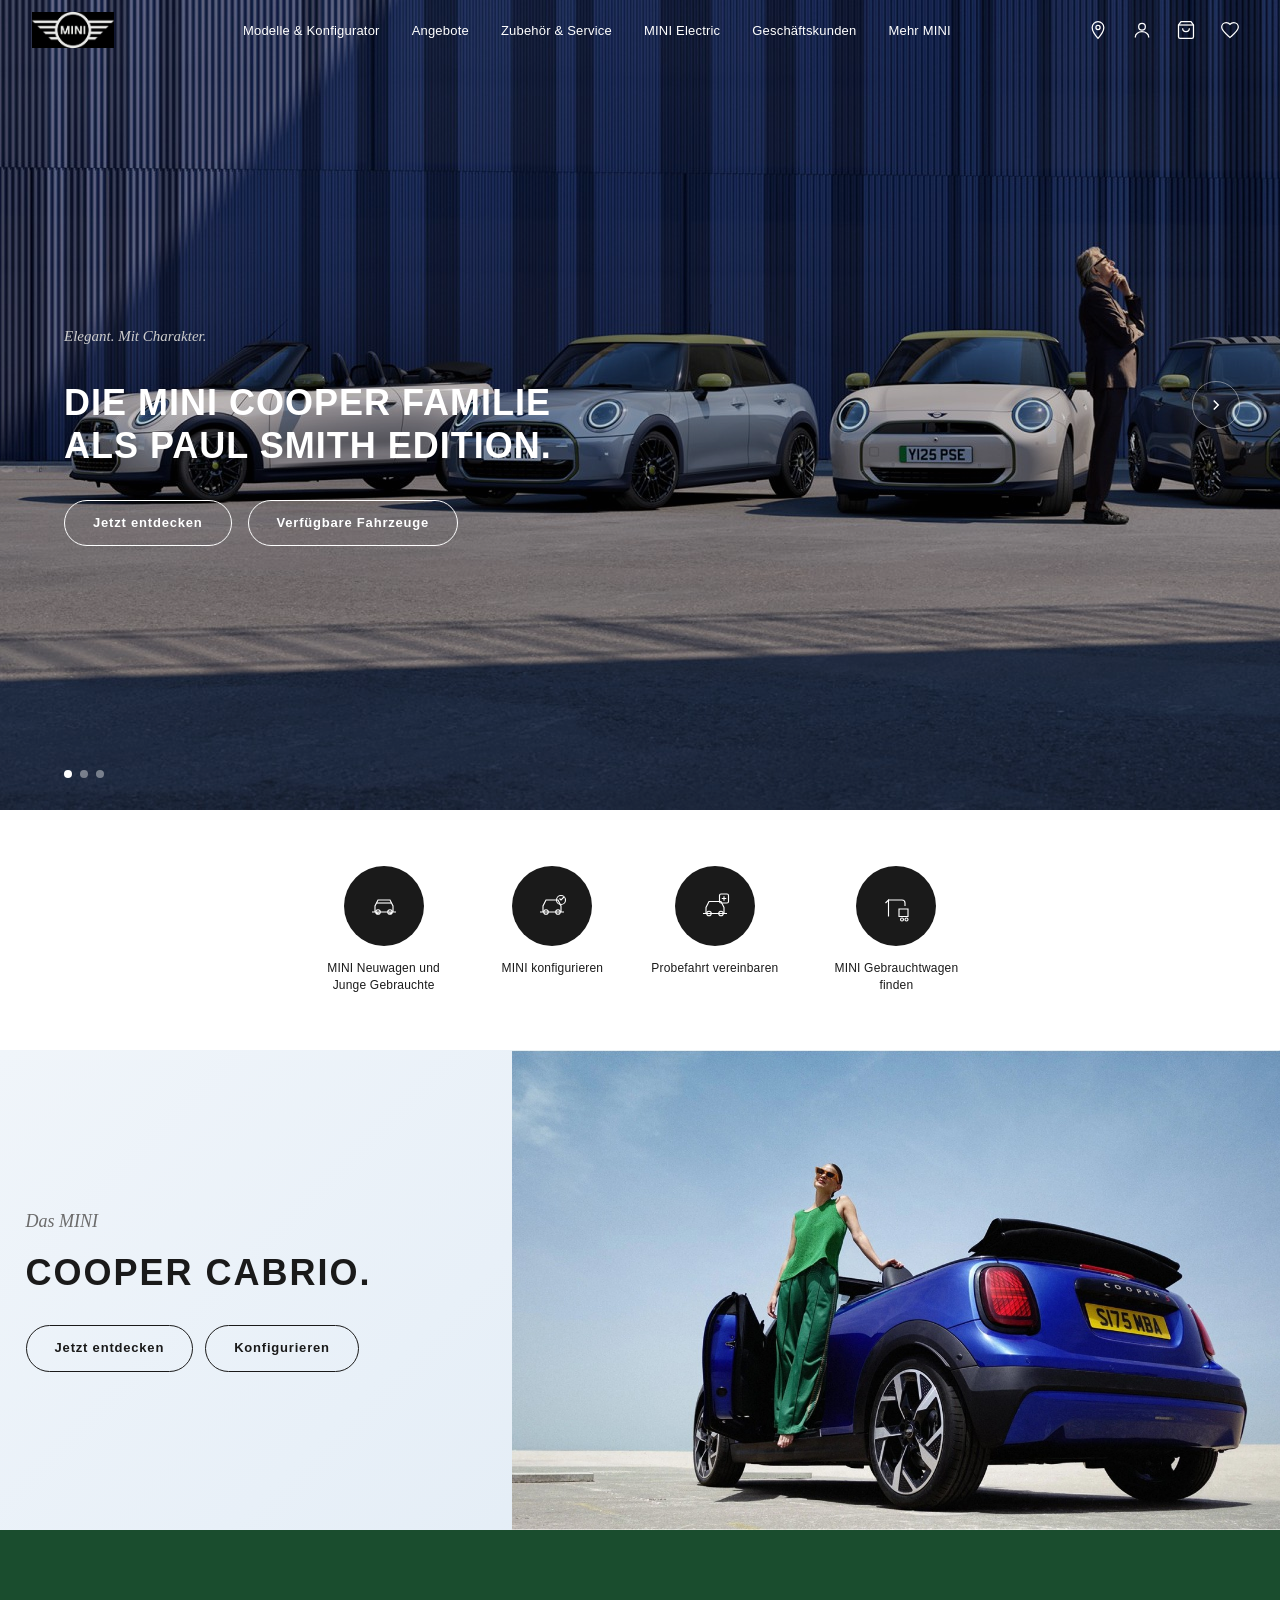
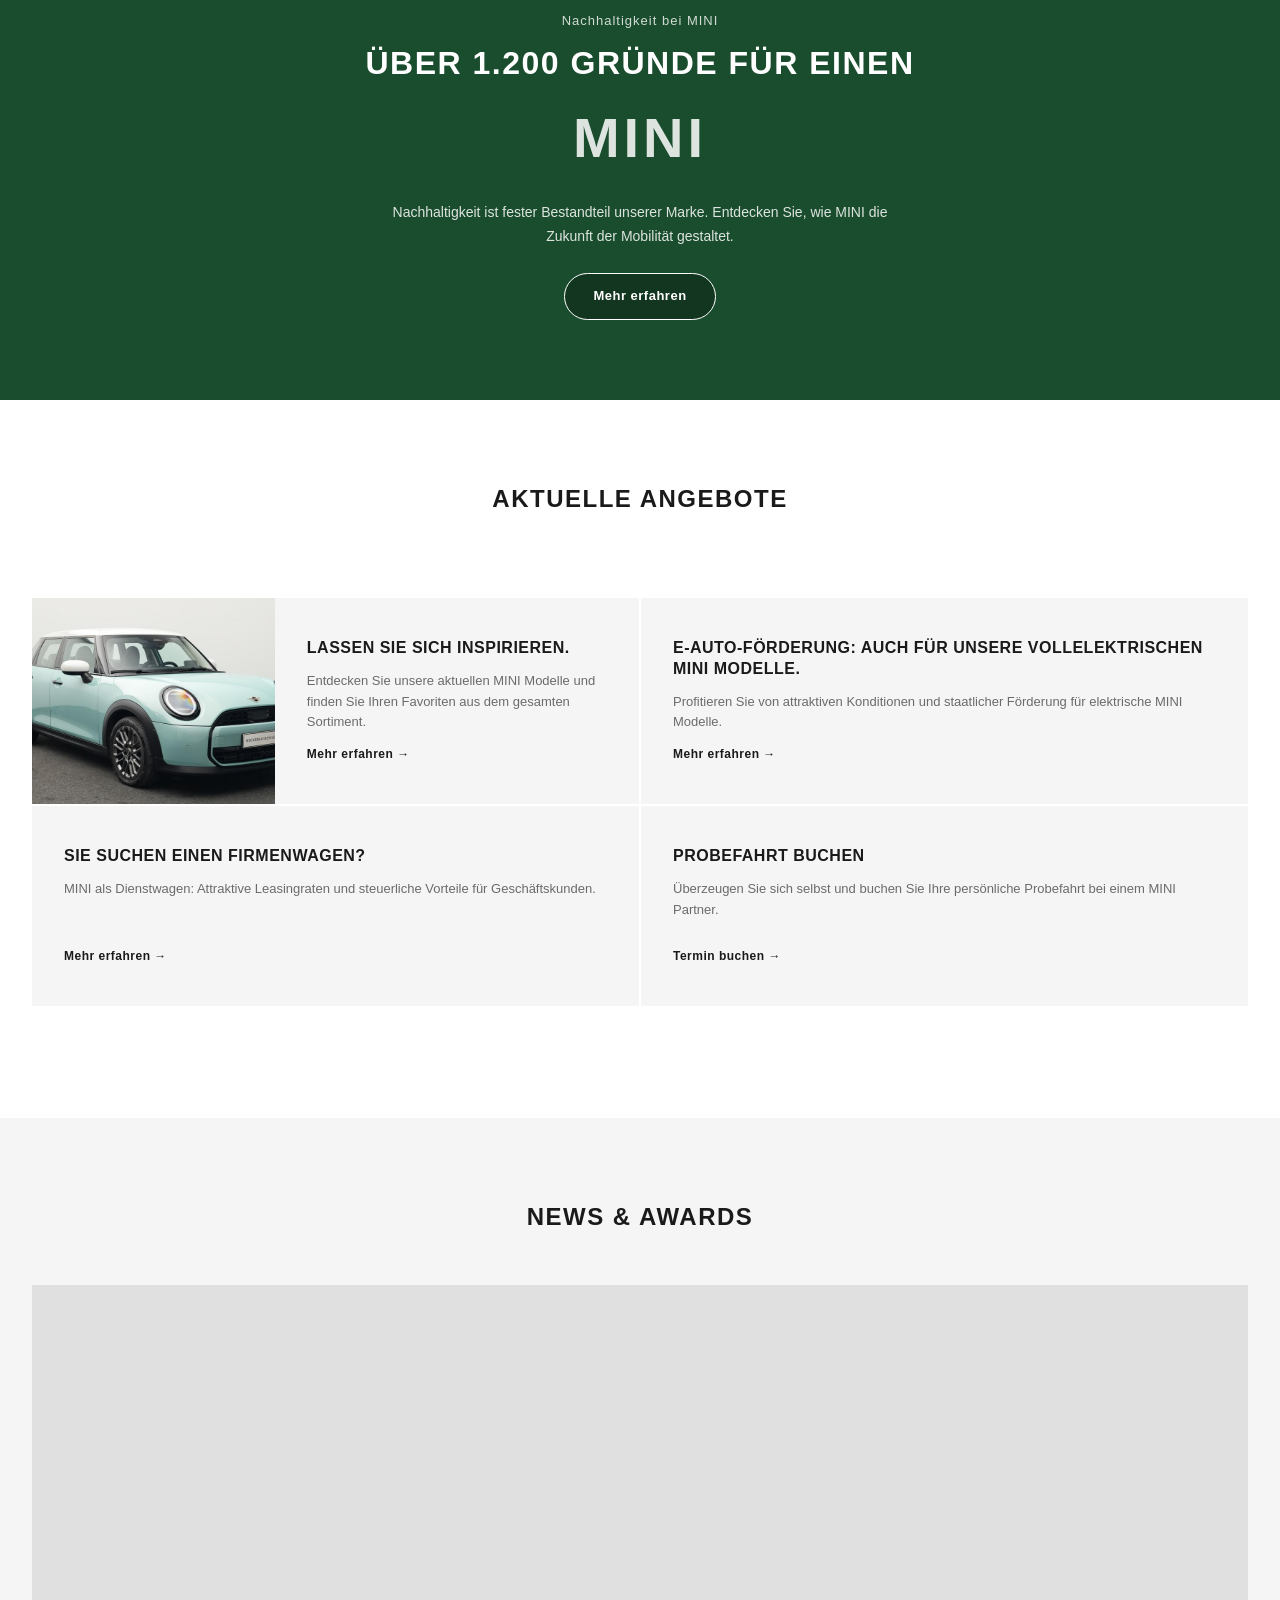
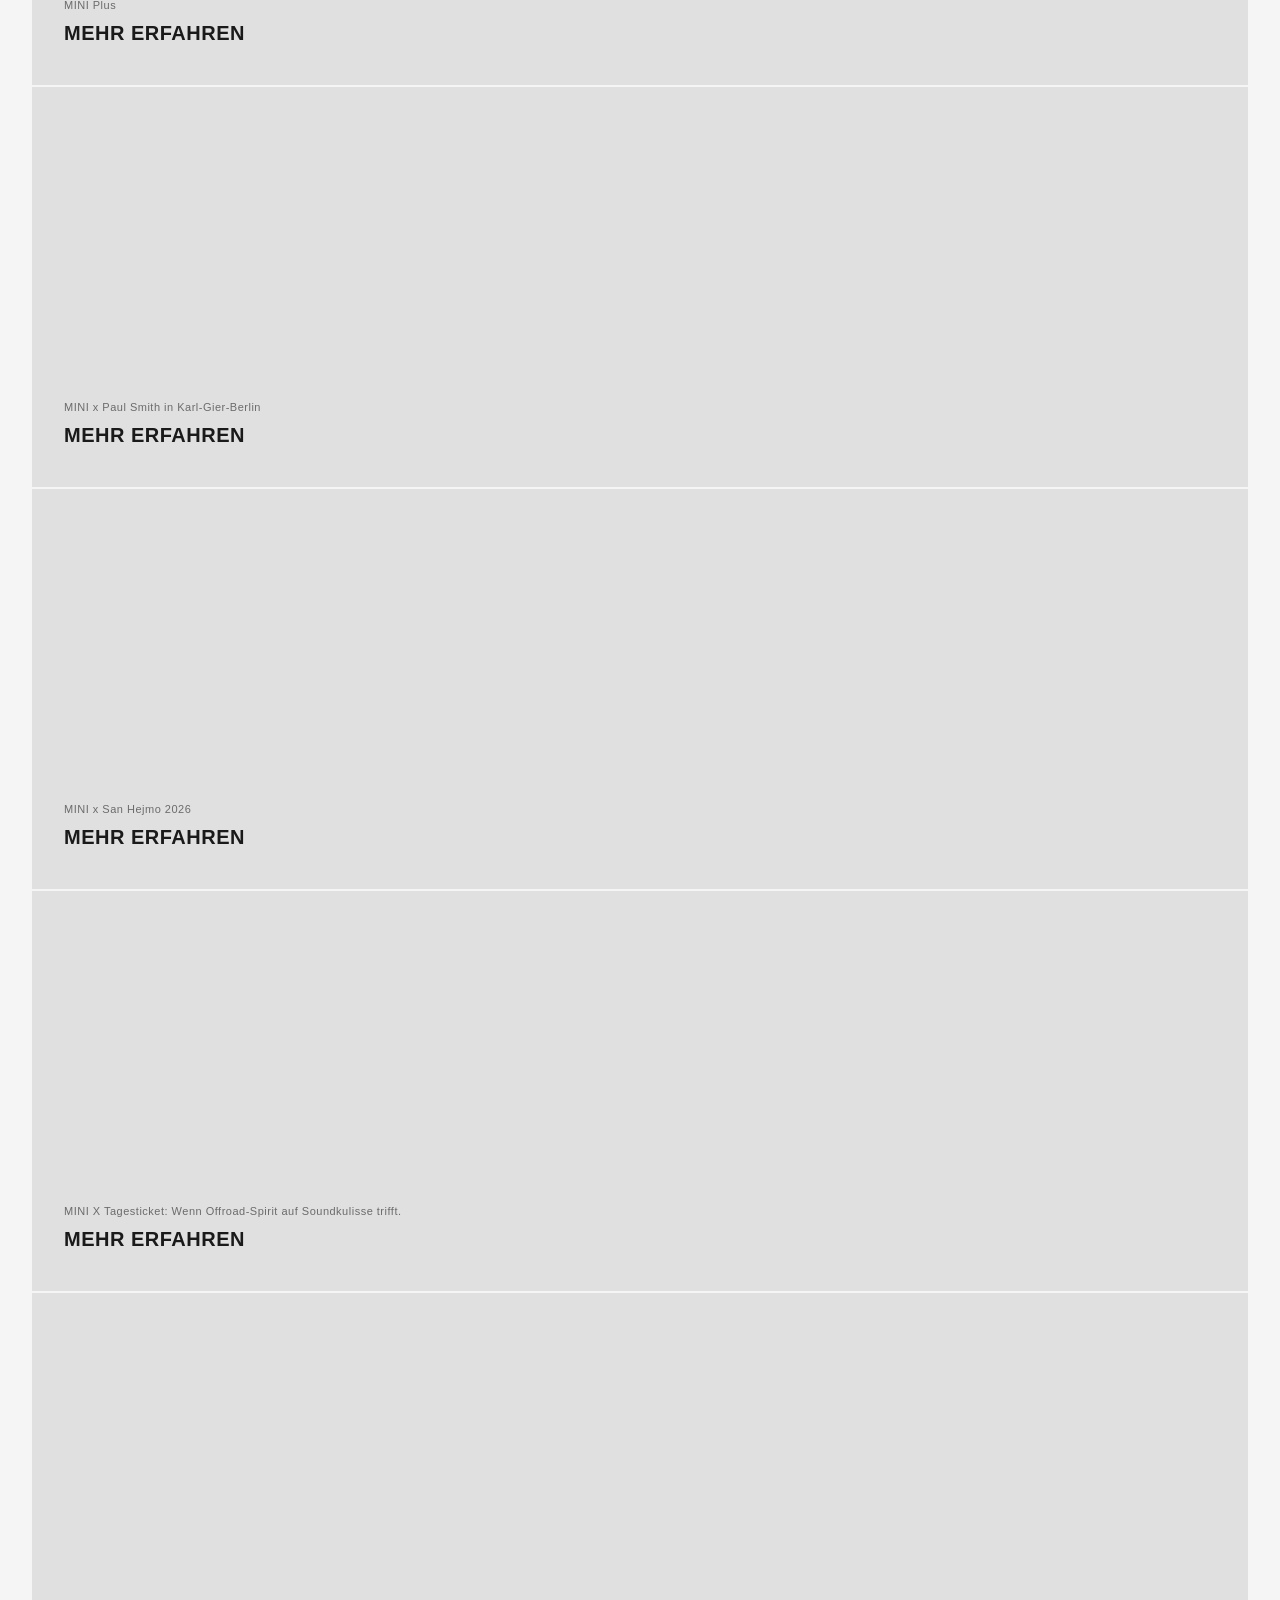
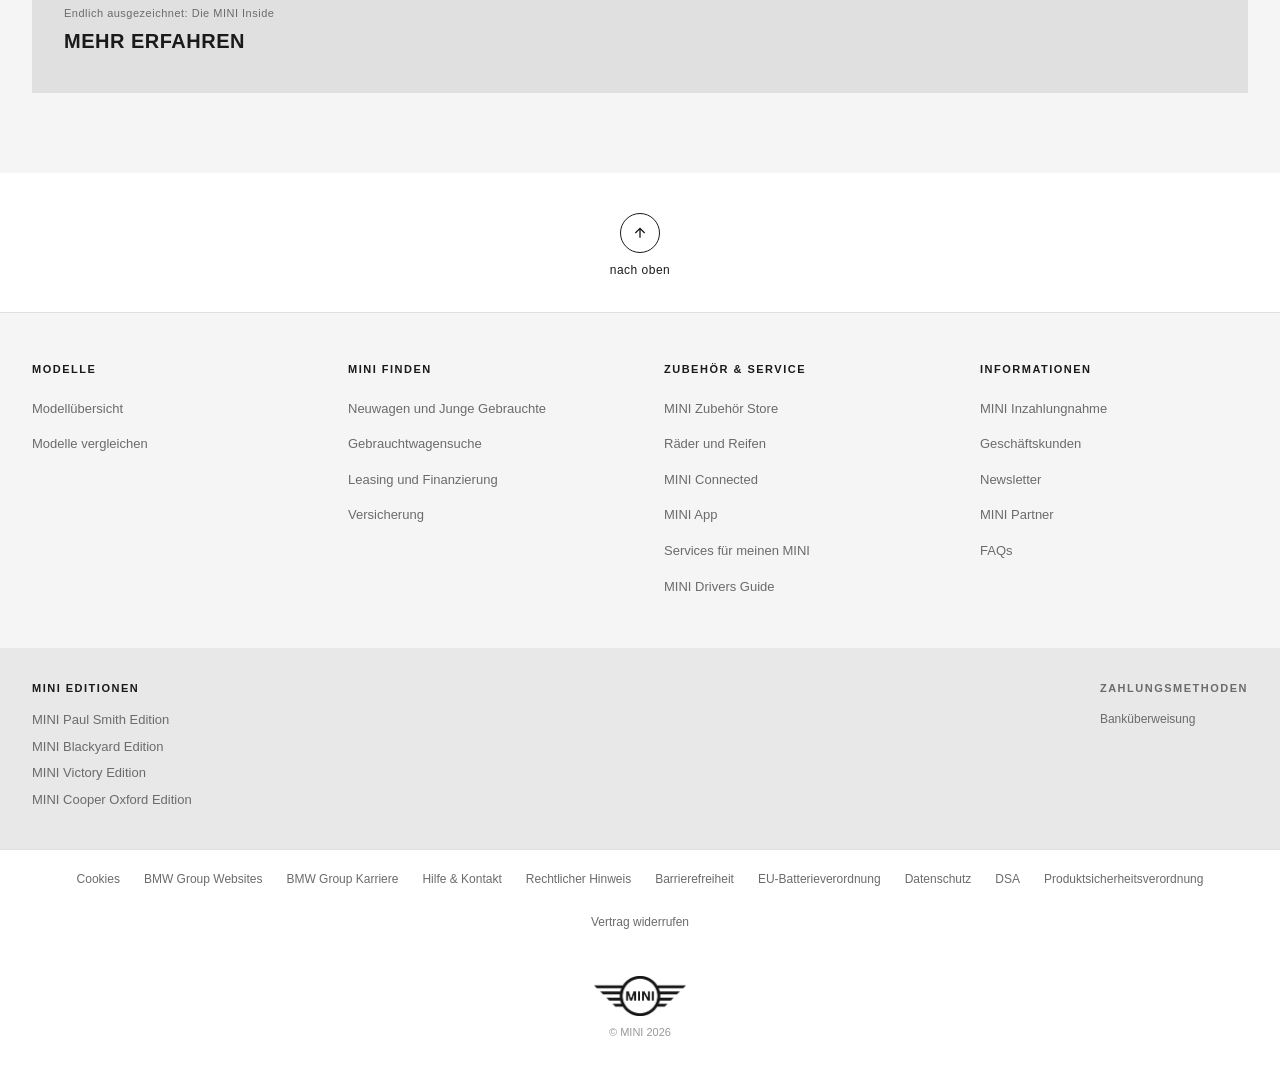
==== commit 61825efb: "fix: correct logo, remove recommendations modal, fix model images - Replace incorrect gradient logo " ====
--- a/css/style.css
+++ b/css/style.css
@@ -100,14 +100,14 @@
 }
 
 .nav-logo-img {
-  height: 40px;
+  height: 36px;
   width: auto;
   object-fit: contain;
-  filter: brightness(0) invert(1); /* Makes it white for dark nav */
+  filter: invert(1); /* White logo on dark hero */
 }
 
 .nav-scrolled .nav-logo-img {
-  filter: brightness(0); /* Makes it black for light nav */
+  filter: none; /* Black logo on white nav */
 }
 
 .nav-links {
@@ -1046,7 +1046,7 @@
   display: flex;
   justify-content: space-between;
   align-items: center;
-  padding: 16px var(--spacing-md);
+  padding: calc(var(--nav-height) + 16px) var(--spacing-md) 16px;
   max-width: var(--max-width);
   margin: 0 auto;
   font-size: 13px;
@@ -1593,7 +1593,7 @@
   gap: var(--spacing-lg);
   max-width: var(--max-width);
   margin: 0 auto;
-  padding: var(--spacing-lg) var(--spacing-md);
+  padding: calc(var(--nav-height) + var(--spacing-lg)) var(--spacing-md) var(--spacing-lg);
 }
 
 .model-listing-header {
@@ -1922,9 +1922,8 @@
 }
 
 .footer-logo-img {
-  height: 50px;
+  height: 40px;
   width: auto;
-  filter: brightness(0); /* Black on light footer */
 }
 
 .footer-copyright p {
